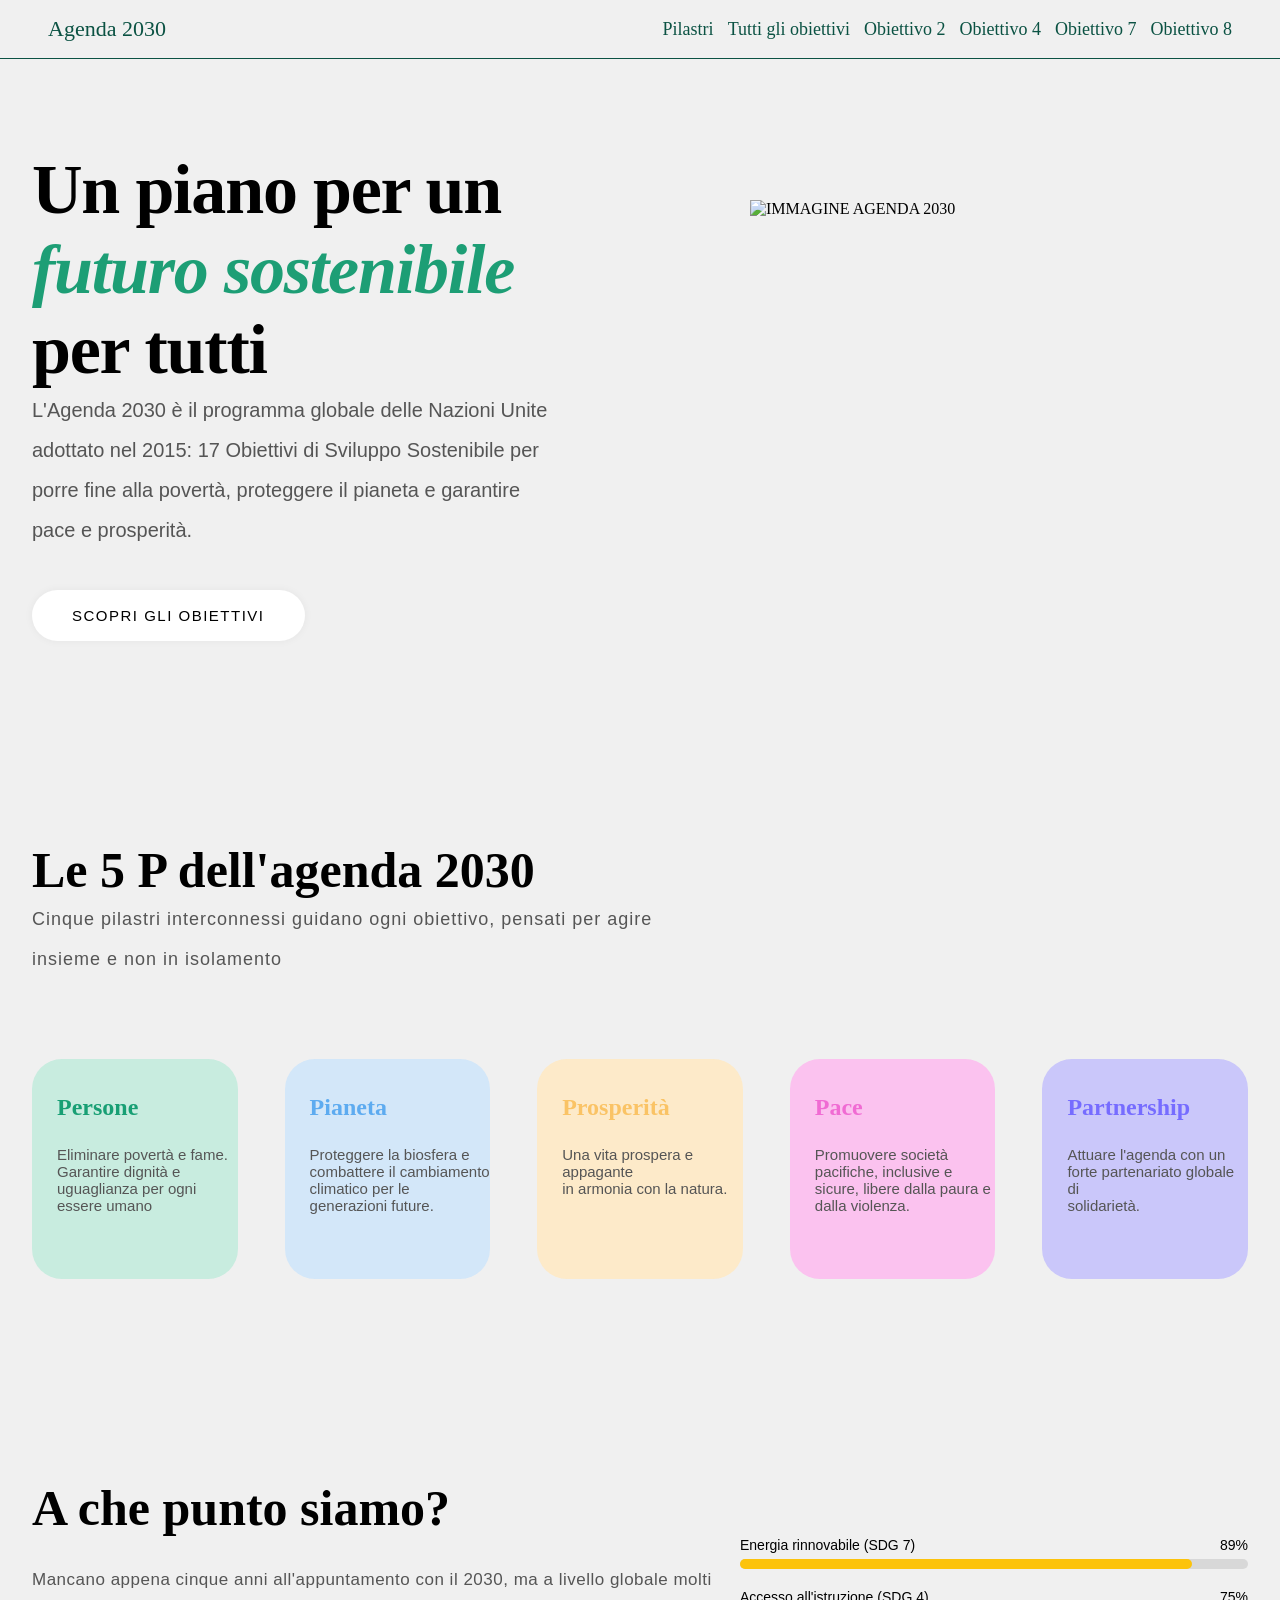
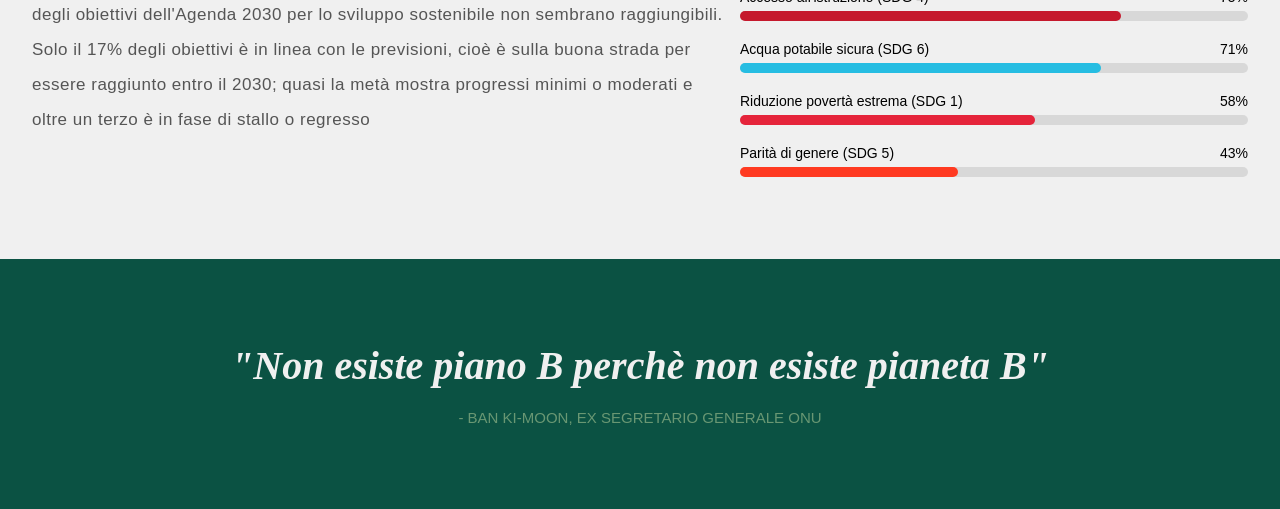
==== index.html @ 8855dde0 "Add files via upload" ====
<!DOCTYPE html>
<html lang="it">
  <head>
    <title>Agenda 2030</title>
    <link rel="stylesheet" href="stile.css" />
  </head>
  <body>
    <header>
      <!-- <img src="immagini/22-08-04_Agenda-2030.jpg" alt=""> -->
      <a href="#" class="header-logo">Agenda 2030</a>
      <div class="menu">
        <a href="#pilastri" class="header-opzioni">Pilastri</a>
        <a href="tutti gli obiettivi.html" class="header-opzioni">Tutti gli obiettivi</a>
        <a href="obiettivo2.html" class="header-opzioni">Obiettivo 2</a>
        <a href="obiettivo4.html" class="header-opzioni">Obiettivo 4</a>
        <a href="obiettivo7.html" class="header-opzioni">Obiettivo 7</a>
        <a href="obiettivo8.html" class="header-opzioni">Obiettivo 8</a>
      </div>
    </header>
    <div class="contenitore">
      <h1 >Un piano per un<br><span class="futuro-sostenibile">futuro sostenibile</span><br>per tutti</h1>
      <p class="p-iniziale">
        L'Agenda 2030 è il programma globale delle Nazioni Unite<br>adottato nel 2015: 17 Obiettivi 
        di Sviluppo Sostenibile per<br>porre fine alla povertà, 
        proteggere il pianeta e garantire<br>pace e prosperità.
      </p>
      <a href="tutti gli obiettivi.html"><button class="button-esplora">Scopri gli obiettivi</button></a>  
      <img src="immagini/17-obiettivi-agenda-2030-onu.jpg" alt="IMMAGINE AGENDA 2030" class="img-17obiettivi">  
      <h2 id="pilastri" class="titolo-5p">Le 5 P dell'agenda 2030</h2>
      <p class="p-5pilastri">Cinque pilastri interconnessi guidano ogni obiettivo, pensati per agire<br> insieme e non in isolamento</p>
      <div class="boxes">
        <div class="box1">
          <h3 class="h3-persone">Persone</h3>
          <p class="p-persone1">Eliminare povertà e fame. Garantire dignità e uguaglianza per ogni essere umano</p>
        </div>
        <div class="box2">
          <h3 class="h3-pianeta">Pianeta</h3>
          <p class="p-persone2">Proteggere la biosfera e combattere il cambiamento climatico per le generazioni future.</p>
        </div>
        <div class="box3">
          <h3 class="h3-prosperità">Prosperità</h3>
          <p class="p-persone3">Una vita prospera e appagante<br>in armonia con la natura.</p>
        </div>
        <div class="box4">
          <h3 class="h3-pace">Pace</h3>
          <p class="p-persone4">Promuovere società pacifiche, inclusive e sicure, libere dalla paura e dalla violenza.</p>
        </div>
        <div class="box5">
          <h3 class="h3-partnership">Partnership</h3>
          <p class="p-persone5">Attuare l'agenda con un forte partenariato globale di<br>solidarietà.</p>
        </div>
      </div>
      <h2 class="h2-che-punto-siamo">A che punto siamo?</h2>
      <div class="grid-che-punto-siamo">
        <p class="p-che-punto-siamo">
          Mancano appena cinque anni all'appuntamento con il 2030, ma a livello globale molti degli obiettivi dell'Agenda 2030
          per lo sviluppo sostenibile non sembrano raggiungibili.
          Solo il 17% degli obiettivi è in linea con le previsioni, cioè è sulla buona strada per essere raggiunto entro il 2030;
          quasi la metà mostra progressi minimi o moderati e oltre un terzo è in fase di stallo o regresso
        </p>
        <div class="contenitore-progress-bar">
          <div class="etichetta-progress-bar">
            <span>Energia rinnovabile (SDG 7)</span>
            <span>89%</span>
          </div>
          
          <div class="progress">
            <div class="progress-value1"></div>
          </div>
        </div>
        
        <div class="contenitore-progress-bar">
          <div class="etichetta-progress-bar">
            <span>Accesso all'istruzione (SDG 4)</span>
            <span>75%</span>
          </div>
          
          <div class="progress">
            <div class="progress-value2"></div>
          </div>
        </div>

        <div class="contenitore-progress-bar">
          <div class="etichetta-progress-bar">
            <span>Acqua potabile sicura (SDG 6)</span>
            <span>71%</span>
          </div>
          
          <div class="progress">
            <div class="progress-value3"></div>
          </div>
        </div>

        <div class="contenitore-progress-bar">
          <div class="etichetta-progress-bar">
            <span>Riduzione povertà estrema (SDG 1)</span>
            <span>58%</span>
          </div>
          
          <div class="progress">
            <div class="progress-value4"></div>
          </div>
        </div>

        <div class="contenitore-progress-bar">
          <div class="etichetta-progress-bar">
            <span>Parità di genere (SDG 5)</span>
            <span>43%</span>
          </div>
          
          <div class="progress">
            <div class="progress-value5"></div>
          </div>
        </div>
      </div>
          
      
    </div>
    <div class="contenitore-frase">
        <h2 class="h2-frase">
          "Non esiste piano B perchè non esiste pianeta B"
        </h2>
        <p class="p-frase">
          - BAN KI-MOON, EX SEGRETARIO GENERALE ONU
        </p>
      </div>
  </body>
</html>
---- stile.css ----
* {
  margin: 0;
  padding: 0;
  box-sizing: border-box;
}
html{
  scroll-behavior: smooth;
}
body{
  margin-top: 58px;
  background-color: #f0f0f0;
}
.contenitore{
  padding: 0 2rem;
}
header {
  position: fixed;
  top: 0;
  left: 0;
  right: 0;
  display: flex;
  justify-content: space-between;
  align-items: center;
  padding: 1rem 3rem;
  background-color:#f0f0f0;
  border-bottom: 1px solid #0b5243;
  z-index: 10;
}
.header-logo{
  color: #0b5243;
  text-decoration: none;
  font-size: 22px;
}
.header-opzioni{
  color: #0b5243;
  text-decoration: none;
  font-size: 18px;
}
#pilastri{
  scroll-margin-top: 140px;
}
.menu{
  display: flex;
  gap: 14px;
}
/* #region index*/

.button-esplora {
  margin-top: 40px;
  padding: 17px 40px;
  border-radius: 50px;
  cursor: pointer;
  border: 0;
  background-color: white;
  box-shadow: rgb(0 0 0 / 5%) 0 0 8px;
  letter-spacing: 1.5px;
  text-transform: uppercase;
  font-size: 15px;
  transition: all 0.5s ease;
}

.button-esplora:hover {
  letter-spacing: 3px;
  background-color: #1d9e75;
  color: hsl(0, 0%, 100%);
  box-shadow: #1d9e75 0px 7px 29px 0px;
}

.button-esplora:active {
  letter-spacing: 3px;
  background-color: #1d9e75;
  color: hsl(0, 0%, 100%);
  box-shadow: #1d9e75 0px 0px 0px 0px;
  transform: translateY(10px);
  transition: 100ms;
}

h1{
  margin-top: 150px;
  font-size: 70px;
  letter-spacing: -1.2px;
}
.futuro-sostenibile{
  color: #1d9e75;
  font-style: italic;
}
.p-iniziale{
  font-size: 20px;
  color: #555555;
  font-family: 'Inter', sans-serif;
  line-height: 40px;
}
.img-17obiettivi{
  width: 700px;
  height: auto;
  position: absolute;
  top: 200px;
  left: 750px;
  z-index: -10;
  border:none;
  
}
/* 5 PILASTRI */
.titolo-5p{
  font-size: 50px;
  margin-top: 200px;
}
/* BOX 1 */
.box1{
  background-color: #c8ecdf;
  height: 220px;
  width: 290px;
  border-radius:30px;
  display: flex;
  flex-direction: column;
  transition: transform 0.2s;
}
.box1:hover{
  transform: scale(1.05);
}
.h3-persone{
  margin: 0; 
  font-family: serif; 
  font-size: 24px;
  color:#189f74;
  margin-left: 25px;
  margin-top: 35px;
}
.p-persone1{
  margin:0;
  margin-left: 25px;
  margin-top: 25px;
  font-size: 15px;
  color: #555555;
  font-family: 'Inter', sans-serif;
}
/* BOX 2 */
.box2{
  background-color: #d3e7f9;
  color: white;
  height: 220px;
  width: 290px; 
  border-radius:30px;
  display: flex;
  flex-direction: column;
  transition: transform 0.2s;
}
.box2:hover{
  transform: scale(1.05);
}
.h3-pianeta{
  margin: 0; 
  font-family: serif; 
  font-size: 24px;
  margin-left: 25px;
  margin-top: 35px;
  color:#5dabf0
}
.p-persone2{
  margin:0;
  margin-left: 25px;
  margin-top: 25px;
  font-size: 15px;
  color: #555555;
  font-family: 'Inter', sans-serif;
}
/* BOX 3 */
.box3{
  background-color: #fdeac9;
  height: 220px;
  width: 290px;
  border-radius:30px;
  display: flex;
  flex-direction: column;
  transition: transform 0.2s;
}
.box3:hover{
  transform: scale(1.05);
}
.h3-prosperità{
  margin: 0; 
  font-family: serif; 
  font-size: 24px;
  margin-left: 25px;
  margin-top: 35px;
  color: #fac365;
}
.p-persone3{
  margin:0;
  margin-left: 25px;
  margin-top: 25px;
  font-size: 15px;
  color: #555555;
  font-family: 'Inter', sans-serif;
}
/* BOX 4 */
.box4{
  background-color:#fbc2ef ;
  height: 220px;
  width: 290px;
  border-radius:30px;
  display: flex;
  flex-direction: column;
  transition: transform 0.2s;
}
.box4:hover{
  transform: scale(1.05);
}
.h3-pace{
  margin: 0; 
  font-family: serif; 
  font-size: 24px;
  margin-left: 25px;
  margin-top: 35px;
  color:#f06bd3 ;
}
.p-persone4{
  margin:0;
  margin-left: 25px;
  margin-top: 25px;
  font-size: 15px;
  color: #555555;
  font-family: 'Inter', sans-serif;
}
/* BOX 5 */
.box5{
  background-color: #cac7fa;
  height: 220px;
  width: 290px;
  border-radius:30px;
  display: flex;
  flex-direction: column;
  transition: transform 0.2s;
}
.box5:hover{
  transform: scale(1.05);
}
.h3-partnership{
  margin: 0; 
  font-family: serif; 
  font-size: 24px;
  margin-left: 25px;
  margin-top: 35px;
  color:#766cff;
}
.p-persone5{
  margin:0;
  margin-left: 25px;
  margin-top: 25px;
  font-size: 15px;
  color: #555555;
  font-family: 'Inter', sans-serif;
}

.boxes {
  display: flex;
  justify-content: center;
  align-items: center;
  gap: 47px;
  margin-top: 80px;
}
.p-5pilastri{
  font-size: 18px;
  color: #555555;
  font-family: 'Inter', sans-serif;
  line-height: 40px;
  letter-spacing: 1px;
}
.h2-che-punto-siamo{
  font-size:50px;
  margin-top: 200px;
}
.grid-che-punto-siamo{
  display: grid;
  grid-template-columns: repeat(2, 1fr);
  grid-template-rows: repeat(5, 1fr);
  gap: 8px;
  align-content: space-between;

}
.p-che-punto-siamo{
  margin-top: 25px;
  width: 700px;
  font-size: 17px;
  color: #555555;
  font-family: 'Inter', sans-serif;
  line-height: 35px;
  letter-spacing: 0.5px;
  grid-column: 1;
  grid-row: 1 / 5;

}
.contenitore-progress-bar{
  grid-column: 2;
  display: flex;
  flex-direction: column;
  align-content: end;
}
.etichetta-progress-bar{
  display: flex;
  justify-content: space-between;
  font-size: 14px;
  font-family: 'Inter', sans-serif;
}

.progress {
  margin-top: 6px;
  background: rgba(0, 0, 0, 0.1);
  justify-content: flex-start;
  border-radius: 100px;
  align-items: center;
  position: relative;
  /* padding: 0 5px; */
  display: flex;
  height: 10px;
  width: 100%;
}

.progress-value1 {
  animation: load1 3s normal forwards;
  box-shadow: 0 10px 40px -10px #fcc30b;
  border-radius: 100px;
  background: #fcc30b;
  height: 10px;
  width: 0;
}

@keyframes load1 {
  0% { width: 0; }
  100% { width: 89%; }
}

.progress-value2 {
  animation: load2 3s normal forwards;
  box-shadow: 0 10px 40px -10px #c5192d;
  border-radius: 100px;
  background: #c5192d;
  height: 10px;
  width: 0;
}

@keyframes load2 {
  0% { width: 0; }
  100% { width: 75%; }
}

.progress-value3 {
  animation: load3 3s normal forwards;
  box-shadow: 0 10px 40px -10px #26bde2;
  border-radius: 100px;
  background: #26bde2;
  height: 10px;
  width: 0;
}

@keyframes load3 {
  0% { width: 0; }
  100% { width: 71%; }
}

.progress-value4 {
  animation: load4 3s normal forwards;
  box-shadow: 0 10px 40px -10px #e5243b;
  border-radius: 100px;
  background: #e5243b;
  height: 10px;
  width: 0;
}

@keyframes load4 {
  0% { width: 0; }
  100% { width: 58%; }
}

.progress-value5 {
  animation: load5 3s normal forwards;
  box-shadow: 0 10px 40px -10px #ff3a21;
  border-radius: 100px;
  background: #ff3a21;
  height: 10px;
  width: 0;
}

@keyframes load5 {
  0% { width: 0; }
  100% { width: 43%; }
}

.contenitore-frase{
  display: flex;
  flex-direction: column;
  justify-content: center;
  align-items: center;
  height: 250px;
  width: 100%;
  background-color: #0b5243;
  margin-top: 70px;
  gap: 20px;
}
.h2-frase{
  font-size: 40px;
  color: #f0f0f0;
  font-style: italic;
}
.p-frase{
  font-size: 15px;
  font-family: 'Inter', sans-serif;
  color:#699773
}
/* #endregion index */



/* #region paginaTuttiObiettivi */

.contenitore-iniziale-obiettivi{
  display: flex;
  justify-content: center;
  align-items: center;
  flex-direction: column;
}
.box-nazioniunite{
  width: 280px;
  height: 40px;
  margin: 0 auto;
  transform: translateY(50px);
  border: 1px solid;
  border-color: #0b5243;
  color: #0b5243;
  border-radius: 20px;
  padding: 0.55rem 1.7rem;
  font-family: 'Inter', sans-serif;
  font-size: 15px;
}
.titolo-obiettivi{
  text-align: center;
  transform: translateY(90px);
  font-size: 55px;
}
.immagine-albero{
  display: block;
  margin: 0 auto;
  width: 500px;
  margin-top: 130px;
}
/* card dei 17 obiettivi */
.contenitore-grid-obiettivi{
  display: grid;
  grid-template-columns: repeat(4, 1fr);
  grid-template-rows: repeat(5, 1fr);
  gap: 20px;
  margin-top: 100px;
  width: 100%;
  height: auto;
  margin-left: auto;
  margin-right: auto; 
  align-items: center;
  justify-content: center;
}

.card {
  width: auto;
  height: 350px;
  perspective: 1000px;
}

.card-inner {
  width: 100%;
  height: 100%;
  position: relative;
  transform-style: preserve-3d;
  transition: transform 0.999s;
}

.card:hover .card-inner {
  transform: rotateY(180deg);
}

.numero-card{
  font-size: 50px;
}
.card-front1,
.card-back1 {
  position: absolute;
  width: 100%;
  height: 100%;
  backface-visibility: hidden;
}

.card-front1{
  background-color: #e5233d;
  color: #fff;
  display: flex;
  align-items: center;
  border: 10px solid #e5233d;
  border-radius: 10px;
  justify-content: center;
  font-size: 24px;
  transform: rotateY(0deg);
  flex-direction: column ;
  font-family: 'Montserrat', sans-serif;
  font-weight: 800;
  letter-spacing: 1px;
}

.card-back1 {
  background-color: #F08A5D;
  color: #fff;
  display: flex;
  align-items: center;
  border: 10px solid #F08A5D;
  border-radius: 10px;
  justify-content: center;
  font-size: 20px;
  transform: rotateY(180deg);
  font-family: 'Inter', sans-serif;
  line-height: 1.8;
}

.card-front2,
.card-back2 {
  position: absolute;
  width: 100%;
  height: 100%;
  backface-visibility: hidden;
}

.card-front2{
  background-color: #dca838;
  color: #fff;
  display: flex;
  align-items: center;
  border: 10px solid #dca838;
  border-radius: 10px;
  justify-content: center;
  font-size: 24px;
  transform: rotateY(0deg);
  flex-direction: column ;
  font-family: 'Montserrat', sans-serif;
  font-weight: 800;
  letter-spacing: 1px;
}

.card-back2 {
  background-color: #dca838;
  color: #fff;
  display: flex;
  align-items: center;
  border: 10px solid #dca838;
  border-radius: 10px;
  justify-content: center;
  font-size: 20px;
  transform: rotateY(180deg);
  font-family: 'Inter', sans-serif;
  line-height: 1.8;
}

.card-front3,
.card-back3 {
  position: absolute;
  width: 100%;
  height: 100%;
  backface-visibility: hidden;
}

.card-front3{
  background-color: #4ca146;
  color: #fff;
  display: flex;
  align-items: center;
  border: 10px solid #4ca146;
  border-radius: 10px;
  justify-content: center;
  font-size: 24px;
  transform: rotateY(0deg);
  flex-direction: column ;
  font-family: 'Montserrat', sans-serif;
  font-weight: 800;
  letter-spacing: 1px;
}

.card-back3 {
  background-color: #4ca146;
  color: #fff;
  display: flex;
  align-items: center;
  border: 10px solid #4ca146;
  border-radius: 10px;
  justify-content: center;
  font-size: 20px;
  transform: rotateY(180deg);
  font-family: 'Inter', sans-serif;
  line-height: 1.8;
}

.card-front4,
.card-back4 {
  position: absolute;
  width: 100%;
  height: 100%;
  backface-visibility: hidden;
}

.card-front4{
  background-color: #c7212f;
  color: #fff;
  display: flex;
  align-items: center;
  border: 10px solid #c7212f;
  border-radius: 10px;
  justify-content: center;
  font-size: 24px;
  transform: rotateY(0deg);
  flex-direction: column ;
  font-family: 'Montserrat', sans-serif;
  font-weight: 800;
  letter-spacing: 1px;
}

.card-back4 {
  background-color: #c7212f;
  color: #fff;
  display: flex;
  align-items: center;
  border: 10px solid #c7212f;
  border-radius: 10px;
  justify-content: center;
  font-size: 20px;
  transform: rotateY(180deg);
  font-family: 'Inter', sans-serif;
  line-height: 1.8;
}

.card-front5,
.card-back5 {
  position: absolute;
  width: 100%;
  height: 100%;
  backface-visibility: hidden;
}

.card-front5{
  background-color: #ed402f;
  color: #fff;
  display: flex;
  align-items: center;
  border: 10px solid #ed402f;
  border-radius: 10px;
  justify-content: center;
  font-size: 24px;
  transform: rotateY(0deg);
  flex-direction: column ;
  font-family: 'Montserrat', sans-serif;
  font-weight: 800;
  letter-spacing: 1px;
}

.card-back5 {
  background-color: #ed402f;
  color: #fff;
  display: flex;
  align-items: center;
  border: 10px solid #ed402f;
  border-radius: 10px;
  justify-content: center;
  font-size: 20px;
  transform: rotateY(180deg);
  font-family: 'Inter', sans-serif;
  line-height: 1.8;
}

.card-front6,
.card-back6 {
  position: absolute;
  width: 100%;
  height: 100%;
  backface-visibility: hidden;
}

.card-front6{
  background-color: #28c0e7;
  color: #fff;
  display: flex;
  align-items: center;
  border: 10px solid #28c0e7;
  border-radius: 10px;
  justify-content: center;
  font-size: 24px;
  transform: rotateY(0deg);
  flex-direction: column ;
  font-family: 'Montserrat', sans-serif;
  font-weight: 800;
  letter-spacing: 1px;
}

.card-back6 {
  background-color: #28c0e7;
  color: #fff;
  display: flex;
  align-items: center;
  border: 10px solid #28c0e7;
  border-radius: 10px;
  justify-content: center;
  font-size: 20px;
  transform: rotateY(180deg);
  font-family: 'Inter', sans-serif;
  line-height: 1.8;
}

.card-front7,
.card-back7 {
  position: absolute;
  width: 100%;
  height: 100%;
  backface-visibility: hidden;
}

.card-front7{
  background-color: #fcc314;
  color: #fff;
  display: flex;
  align-items: center;
  border: 10px solid #fcc314;
  border-radius: 10px;
  justify-content: center;
  font-size: 24px;
  transform: rotateY(0deg);
  flex-direction: column ;
  font-family: 'Montserrat', sans-serif;
  font-weight: 800;
  letter-spacing: 1px;
}

.card-back7 {
  background-color: #fcc314;
  color: #fff;
  display: flex;
  align-items: center;
  border: 10px solid #fcc314;
  border-radius: 10px;
  justify-content: center;
  font-size: 20px;
  transform: rotateY(180deg);
  font-family: 'Inter', sans-serif;
  line-height: 1.8;
}

.card-front8,
.card-back8 {
  position: absolute;
  width: 100%;
  height: 100%;
  backface-visibility: hidden;
}

.card-front8{
  background-color: #a51d45;
  color: #fff;
  display: flex;
  align-items: center;
  border: 10px solid #a51d45;
  border-radius: 10px;
  justify-content: center;
  font-size: 24px;
  transform: rotateY(0deg);
  flex-direction: column ;
  font-family: 'Montserrat', sans-serif;
  font-weight: 800;
  letter-spacing: 1px;
}

.card-back8 {
  background-color: #a51d45;
  color: #fff;
  display: flex;
  align-items: center;
  border: 10px solid #a51d45;
  border-radius: 10px;
  justify-content: center;
  font-size: 20px;
  transform: rotateY(180deg);
  font-family: 'Inter', sans-serif;
  line-height: 1.8;
}

.card-front9,
.card-back9 {
  position: absolute;
  width: 100%;
  height: 100%;
  backface-visibility: hidden;
}

.card-front9{
  background-color: #f26a2e;
  color: #fff;
  display: flex;
  align-items: center;
  border: 10px solid #f26a2e;
  border-radius: 10px;
  justify-content: center;
  font-size: 24px;
  transform: rotateY(0deg);
  flex-direction: column ;
  font-family: 'Montserrat', sans-serif;
  font-weight: 800;
  letter-spacing: 1px;
}

.card-back9 {
  background-color: #f26a2e;
  color: #fff;
  display: flex;
  align-items: center;
  border: 10px solid #f26a2e;
  border-radius: 10px;
  justify-content: center;
  font-size: 20px;
  transform: rotateY(180deg);
  font-family: 'Inter', sans-serif;
  line-height: 1.8;
}

.card-front10,
.card-back10 {
  position: absolute;
  width: 100%;
  height: 100%;
  backface-visibility: hidden;
}

.card-front10{
  background-color: #e11584;
  color: #fff;
  display: flex;
  align-items: center;
  border: 10px solid #e11584;
  border-radius: 10px;
  justify-content: center;
  font-size: 24px;
  transform: rotateY(0deg);
  flex-direction: column ;
  font-family: 'Montserrat', sans-serif;
  font-weight: 800;
  letter-spacing: 1px;
}

.card-back10 {
  background-color: #e11584;
  color: #fff;
  display: flex;
  align-items: center;
  border: 10px solid #e11584;
  border-radius: 10px;
  justify-content: center;
  font-size: 20px;
  transform: rotateY(180deg);
  font-family: 'Inter', sans-serif;
  line-height: 1.8;
}

.card-front11,
.card-back11 {
  position: absolute;
  width: 100%;
  height: 100%;
  backface-visibility: hidden;
}

.card-front11{
  background-color: #f89c2b;
  color: #fff;
  display: flex;
  align-items: center;
  border: 10px solid #f89c2b;
  border-radius: 10px;
  justify-content: center;
  font-size: 24px;
  transform: rotateY(0deg);
  flex-direction: column ;
  font-family: 'Montserrat', sans-serif;
  font-weight: 800;
  letter-spacing: 1px;
}

.card-back11 {
  background-color: #f89c2b;
  color: #fff;
  display: flex;
  align-items: center;
  border: 10px solid #f89c2b;
  border-radius: 10px;
  justify-content: center;
  font-size: 20px;
  transform: rotateY(180deg);
  font-family: 'Inter', sans-serif;
  line-height: 1.8;
}

.card-front12,
.card-back12 {
  position: absolute;
  width: 100%;
  height: 100%;
  backface-visibility: hidden;
}

.card-front12{
  background-color: #bf8d2c;
  color: #fff;
  display: flex;
  align-items: center;
  border: 10px solid #bf8d2c;
  border-radius: 10px;
  justify-content: center;
  font-size: 24px;
  transform: rotateY(0deg);
  flex-direction: column ;
  font-family: 'Montserrat', sans-serif;
  font-weight: 800;
  letter-spacing: 1px;
}

.card-back12 {
  background-color: #bf8d2c;
  color: #fff;
  display: flex;
  align-items: center;
  border: 10px solid #bf8d2c;
  border-radius: 10px;
  justify-content: center;
  font-size: 20px;
  transform: rotateY(180deg);
  font-family: 'Inter', sans-serif;
  line-height: 1.8;
}

.card-front13,
.card-back13 {
  position: absolute;
  width: 100%;
  height: 100%;
  backface-visibility: hidden;
}

.card-front13{
  background-color: #407f46;
  color: #fff;
  display: flex;
  align-items: center;
  border: 10px solid #407f46;
  border-radius: 10px;
  justify-content: center;
  font-size: 24px;
  transform: rotateY(0deg);
  flex-direction: column ;
  font-family: 'Montserrat', sans-serif;
  font-weight: 800;
  letter-spacing: 1px;
}

.card-back13 {
  background-color: #407f46;
  color: #fff;
  display: flex;
  align-items: center;
  border: 10px solid #407f46;
  border-radius: 10px;
  justify-content: center;
  font-size: 20px;
  transform: rotateY(180deg);
  font-family: 'Inter', sans-serif;
  line-height: 1.8;
}

.card-front14,
.card-back14 {
  position: absolute;
  width: 100%;
  height: 100%;
  backface-visibility: hidden;
}

.card-front14{
  background-color: #1e95d5;
  color: #fff;
  display: flex;
  align-items: center;
  border: 10px solid #1e95d5;
  border-radius: 10px;
  justify-content: center;
  font-size: 24px;
  transform: rotateY(0deg);
  flex-direction: column ;
  font-family: 'Montserrat', sans-serif;
  font-weight: 800;
  letter-spacing: 1px;
}

.card-back14{
  background-color: #1e95d5;
  color: #fff;
  display: flex;
  align-items: center;
  border: 10px solid #1e95d5;
  border-radius: 10px;
  justify-content: center;
  font-size: 20px;
  transform: rotateY(180deg);
  font-family: 'Inter', sans-serif;
  line-height: 1.8;
}

.card-front15,
.card-back15 {
  position: absolute;
  width: 100%;
  height: 100%;
  backface-visibility: hidden;
}

.card-front15{
  background-color: #5abb48;
  color: #fff;
  display: flex;
  align-items: center;
  border: 10px solid #5abb48;
  border-radius: 10px;
  justify-content: center;
  font-size: 24px;
  transform: rotateY(0deg);
  flex-direction: column ;
  font-family: 'Montserrat', sans-serif;
  font-weight: 800;
  letter-spacing: 1px;
}

.card-back15 {
  background-color: #5abb48;
  color: #fff;
  display: flex;
  align-items: center;
  border: 10px solid #5abb48;
  border-radius: 10px;
  justify-content: center;
  font-size: 20px;
  transform: rotateY(180deg);
  font-family: 'Inter', sans-serif;
  line-height: 1.8;
}

.card-front16,
.card-back16 {
  position: absolute;
  width: 100%;
  height: 100%;
  backface-visibility: hidden;
}

.card-front16{
  background-color: #136a9f;
  color: #fff;
  display: flex;
  align-items: center;
  border: 10px solid #136a9f;
  border-radius: 10px;
  justify-content: center;
  font-size: 24px;
  transform: rotateY(0deg);
  flex-direction: column ;
  font-family: 'Montserrat', sans-serif;
  font-weight: 800;
  letter-spacing: 1px;
}

.card-back16 {
  background-color: #136a9f;
  color: #fff;
  display: flex;
  align-items: center;
  border: 10px solid #136a9f;
  border-radius: 10px;
  justify-content: center;
  font-size: 20px;
  transform: rotateY(180deg);
  font-family: 'Inter', sans-serif;
  line-height: 1.8;
}

.card-front17,
.card-back17 {
  position: absolute;
  width: 100%;
  height: 100%;
  backface-visibility: hidden;
}

.card-front17{
  background-color: #144a6c;
  color: #fff;
  display: flex;
  align-items: center;
  border: 10px solid #144a6c;
  border-radius: 10px;
  justify-content: center;
  font-size: 24px;
  transform: rotateY(0deg);
  flex-direction: column ;
  font-family: 'Montserrat', sans-serif;
  font-weight: 800;
  letter-spacing: 1px;
}

.card-back17 {
  background-color: #144a6c;
  color: #fff;
  display: flex;
  align-items: center;
  border: 10px solid #144a6c;
  border-radius: 10px;
  justify-content: center;
  font-size: 20px;
  transform: rotateY(180deg);
  font-family: 'Inter', sans-serif;
  line-height: 1.8;
}
/* #endregion paginaTuttiObiettivi */


/* #region paginaobiettivo4 */
.contenitore-iniziale-obiettivo4{
  width: 100%;
  height: 400px;
  background-color: #c7212f;
  display: flex;
  align-items: center;
  gap: 40px;
}
.contenitore-titolo-obiettivo4{
  display: flex;
  flex-direction: column;
  
  gap: 20px;
  margin-bottom: 70px;
  
}

.box-sdg4{
  width: 280px;
  height: 40px;
  color: white;
  border-radius: 20px;
  font-family: 'Inter', sans-serif;
  font-size: 15px;
  background-color: #d14757;
  display: flex;
  justify-content: center;
  align-items: center;
}

.numero-obiettivi{
  font-size: 160px;
  color: #d14757;
  margin-left: 2rem;
}

.h2-obiettivo4{
  font-size: 50px;
  color: white;
}

.p-titolo-obiettivo4{
  font-size: 17px;
  color: #df9ba3;
  font-family: 'Inter', sans-serif;

}

.h3-obiettivo4{
  margin-top: 100px;
  font-size: 50px;
  margin-bottom: 40px;
}
.p-cosè-obiettivo4{
  font-size: 18px;
  color: #555555;
  font-family: 'Inter', sans-serif;
  line-height: 40px;
}
.contenitore-cosè-obiettivo4{
  display: flex;
  align-content: center;
  gap: 100px;
}
.immagine-obiettivo{
  width: 500px;
  height: auto;
  transform:translateY(-100px); 
}

.h3-target{
  font-size: 50px;
}
.p-target{
  font-size: 18px;
  color: #555555;
  font-family: 'Inter', sans-serif;
  transform: translateY(40px);
}
/* contenitore che contiene tutti i box dei target */
.contenitore-box-target{
  display: grid;
  grid-template-columns: repeat(3, 1fr);
  grid-template-rows: repeat(4, 1fr);
  gap: 70px;  
  transform: translateY(90px);
  justify-content: space-between;
}

/* stile dei vari box */

.box-target-riga1:hover, 
.box-target-riga2:hover, 
.box-target-riga3:hover, 
.box-target-riga4:hover{
  transform: scale(1.05);
}

.box-target-riga1 {
  grid-row-start: 1;
  background-color: #f0f0f0;
  height: 220px;
  width: auto;
  border-top-right-radius: 30px;
  border-bottom-right-radius: 30px;
  
  display: flex;
  flex-direction: row;
  transition: transform 0.2s;
  box-shadow: 2px 2px 2px rgba(0, 0, 0, 0.2);
}

.box-target-riga2 {
  grid-row-start: 2;
  background-color: #f0f0f0;
  height: 220px;
  width: auto;
  border-top-right-radius: 30px;
  border-bottom-right-radius: 30px;
  
  display: flex;
  flex-direction: row;
  transition: transform 0.2s;
  box-shadow: 2px 2px 2px rgba(0, 0, 0, 0.2);
}
.box-target-riga3 {
  grid-row-start: 3;
  background-color: #f0f0f0;
  height: 220px;
  width: auto;
  border-top-right-radius: 30px;
  border-bottom-right-radius: 30px;
  
  display: flex;
  flex-direction: row;
  transition: transform 0.2s;
  box-shadow: 2px 2px 2px rgba(0, 0, 0, 0.2);
}

.box-target-riga4 {
  grid-row-start: 4;
  background-color: #f0f0f0;
  height: 220px;
  width: auto;
  border-top-right-radius: 30px;
  border-bottom-right-radius: 30px;
  
  display: flex;
  flex-direction: row;
  transition: transform 0.2s;
  box-shadow: 2px 2px 2px rgba(0, 0, 0, 0.2);
}
.barra-rossa{
  height: 100%;
  width: 2%;
  background-color: #c7212f;
}

.contenitore-scritta-box-obiettivi{
  display: flex;
  flex-direction: column;
  margin-top: 7%;
  gap: 7%;
  padding: 0 2rem;
}
.h4-target{
  font-family: 'Inter', sans-serif;
  font-size: 14px;
  color: #c7212f;
  font-weight: 300;
}
.p-box-obiettivi{
  font-family: 'Inter', sans-serif;
  font-size: 17px;
  color: #555555;
  line-height: 25px;
}

 
/* #endregion paginaobiettivo4 */
DA FINIRE ; 

/* #region paginaobiettivo8 */

.contenitore-iniziale-obiettivo8{
  width: 100%;
  height: 400px;
  background-color: #A21942;
  display: flex;
  align-items: center;
  gap: 40px;
}
.contenitore-titolo-obiettivo4{
  display: flex;
  flex-direction: column;
  
  gap: 20px;
  margin-bottom: 70px;
  
}

.box-sdg4{
  width: 280px;
  height: 40px;
  color: white;
  border-radius: 20px;
  font-family: 'Inter', sans-serif;
  font-size: 15px;
  background-color: #d14757;
  display: flex;
  justify-content: center;
  align-items: center;
}

.numero-obiettivi{
  font-size: 160px;
  color: #d14757;
  margin-left: 2rem;
}

.h2-obiettivo4{
  font-size: 50px;
  color: white;
}

.p-titolo-obiettivo4{
  font-size: 17px;
  color: #df9ba3;
  font-family: 'Inter', sans-serif;

}

.h3-obiettivo4{
  margin-top: 100px;
  font-size: 50px;
  margin-bottom: 40px;
}
.p-cosè-obiettivo4{
  font-size: 18px;
  color: #555555;
  font-family: 'Inter', sans-serif;
  line-height: 40px;
}
.contenitore-cosè-obiettivo4{
  display: flex;
  align-content: center;
  gap: 100px;
}
.immagine-obiettivo{
  width: 500px;
  height: auto;
  transform:translateY(-100px); 
}
.contenitore-target{
  
}
/* #endregion paginaobiettivo8 */

/* #region paginaobiettivo2 */
.contenitore-iniziale-obiettivo2{
  width: 100%;
  height: 400px;
  background-color: #dea73a;
  display: flex;
  align-items: center;
  gap: 40px;
}
.contenitore-titolo-obiettivo2{
  display: flex;
  flex-direction: column;
  
  gap: 20px;
  margin-bottom: 70px;
  
}

.box-sdg2{
  width: 280px;
  height: 40px;
  color: white;
  border-radius: 20px;
  font-family: 'Inter', sans-serif;
  font-size: 15px;
  background-color: #ebce96;
  display: flex;
  justify-content: center;
  align-items: center;
}

.numero-obiettivi2{
  font-size: 160px;
  color: #ebce96 ;
  margin-left: 2rem;
}

.h2-obiettivo2{
  font-size: 50px;
  color: white;
}

.p-titolo-obiettivo2{
  font-size: 17px;
  color: #ebce96;
  font-family: 'Inter', sans-serif;

}

.h3-obiettivo2{
  margin-top: 100px;
  font-size: 50px;
  margin-bottom: 40px;
}
.p-cosè-obiettivo2{
  font-size: 18px;
  color: #555555;
  font-family: 'Inter', sans-serif;
  line-height: 40px;
}
.contenitore-cosè-obiettivo2{
  display: flex;
  align-content: center;
  gap: 100px;
}
.immagine-obiettivo{
  width: 500px;
  height: auto;
  transform:translateY(-100px); 
}

.h3-target{
  font-size: 50px;
}
.p-target{
  font-size: 18px;
  color: #555555;
  font-family: 'Inter', sans-serif;
  transform: translateY(40px);
}
/* contenitore che contiene tutti i box dei target */
.contenitore-box-target{
  display: grid;
  grid-template-columns: repeat(3, 1fr);
  grid-template-rows: repeat(4, 1fr);
  gap: 70px;  
  transform: translateY(90px);
  justify-content: space-between;
}

/* stile dei vari box */

.box-target-riga1:hover, 
.box-target-riga2:hover, 
.box-target-riga3:hover, 
.box-target-riga4:hover{
  transform: scale(1.05);
}

.box-target-riga1 {
  grid-row-start: 1;
  background-color: #f0f0f0;
  height: 220px;
  width: auto;
  border-top-right-radius: 30px;
  border-bottom-right-radius: 30px;
  
  display: flex;
  flex-direction: row;
  transition: transform 0.2s;
  box-shadow: 2px 2px 2px rgba(0, 0, 0, 0.2);
}

.box-target-riga2 {
  grid-row-start: 2;
  background-color: #f0f0f0;
  height: 220px;
  width: auto;
  border-top-right-radius: 30px;
  border-bottom-right-radius: 30px;
  
  display: flex;
  flex-direction: row;
  transition: transform 0.2s;
  box-shadow: 2px 2px 2px rgba(0, 0, 0, 0.2);
}
.box-target-riga3 {
  grid-row-start: 3;
  background-color: #f0f0f0;
  height: 220px;
  width: auto;
  border-top-right-radius: 30px;
  border-bottom-right-radius: 30px;
  
  display: flex;
  flex-direction: row;
  transition: transform 0.2s;
  box-shadow: 2px 2px 2px rgba(0, 0, 0, 0.2);
}

.box-target-riga4 {
  grid-row-start: 4;
  background-color: #f0f0f0;
  height: 220px;
  width: auto;
  border-top-right-radius: 30px;
  border-bottom-right-radius: 30px;
  
  display: flex;
  flex-direction: row;
  transition: transform 0.2s;
  box-shadow: 2px 2px 2px rgba(0, 0, 0, 0.2);
}
.barra-gialla-obiettivo2{
  height: 100%;
  width: 2%;
  background-color: #dea73a;
}

.contenitore-scritta-box-obiettivi{
  display: flex;
  flex-direction: column;
  margin-top: 7%;
  gap: 7%;
  padding: 0 2rem;
}
.h4-target-obiettivo2{
  font-family: 'Inter', sans-serif;
  font-size: 14px;
  color: #dea73a;
  font-weight: 300;
}
.p-box-obiettivi{
  font-family: 'Inter', sans-serif;
  font-size: 17px;
  color: #555555;
  line-height: 25px;
}


/* #endregion paginaobiettivo2 */

/* #region paginaobiettivo7  */
.contenitore-iniziale-obiettivo7{
  width: 100%;
  height: 400px;
  background-color: #fbc315;
  display: flex;
  align-items: center;
  gap: 40px;
}
.contenitore-titolo-obiettivo7{
  display: flex;
  flex-direction: column;
  
  gap: 20px;
  margin-bottom: 70px;
  
}

.box-sdg7{
  width: 280px;
  height: 40px;
  color: white;
  border-radius: 20px;
  font-family: 'Inter', sans-serif;
  font-size: 15px;
  background-color: #ffe082;
  display: flex;
  justify-content: center;
  align-items: center; 
}

.numero-obiettivi7{
  font-size: 160px;
  color:  #ffe082 ;
  margin-left: 2rem;
}

.h2-obiettivo7{
  font-size: 50px;
  color: white;
}

.p-titolo-obiettivo7{
  font-size: 17px;
  color: #f0f0f0 ;
  font-family: 'Inter', sans-serif;

}

.h3-obiettivo7{
  margin-top: 100px;
  font-size: 50px;
  margin-bottom: 40px;
}
.p-cosè-obiettivo7{
  font-size: 18px;
  color: #555555;
  font-family: 'Inter', sans-serif;
  line-height: 40px;
}
.contenitore-cosè-obiettivo7{
  display: flex;
  align-content: center;
  gap: 100px;
}
.immagine-obiettivo{
  width: 500px;
  height: auto;
  transform:translateY(-100px); 
}

.h3-target{
  font-size: 50px;
}
.p-target{
  font-size: 18px;
  color: #555555;
  font-family: 'Inter', sans-serif;
  transform: translateY(40px);
}
/* contenitore che contiene tutti i box dei target */
.contenitore-box-target{
  display: grid;
  grid-template-columns: repeat(3, 1fr);
  grid-template-rows: repeat(4, 1fr);
  gap: 70px;  
  transform: translateY(90px);
  justify-content: space-between;
}

/* stile dei vari box */

.box-target-riga1:hover, 
.box-target-riga2:hover, 
.box-target-riga3:hover, 
.box-target-riga4:hover{
  transform: scale(1.05);
}

.box-target-riga1 {
  grid-row-start: 1;
  background-color: #f0f0f0;
  height: 220px;
  width: auto;
  border-top-right-radius: 30px;
  border-bottom-right-radius: 30px;
  
  display: flex;
  flex-direction: row;
  transition: transform 0.2s;
  box-shadow: 2px 2px 2px rgba(0, 0, 0, 0.2);
}

.box-target-riga2 {
  grid-row-start: 2;
  background-color: #f0f0f0;
  height: 220px;
  width: auto;
  border-top-right-radius: 30px;
  border-bottom-right-radius: 30px;
  
  display: flex;
  flex-direction: row;
  transition: transform 0.2s;
  box-shadow: 2px 2px 2px rgba(0, 0, 0, 0.2);
}
.box-target-riga3 {
  grid-row-start: 3;
  background-color: #f0f0f0;
  height: 220px;
  width: auto;
  border-top-right-radius: 30px;
  border-bottom-right-radius: 30px;
  
  display: flex;
  flex-direction: row;
  transition: transform 0.2s;
  box-shadow: 2px 2px 2px rgba(0, 0, 0, 0.2);
}

.box-target-riga4 {
  grid-row-start: 4;
  background-color: #f0f0f0;
  height: 220px;
  width: auto;
  border-top-right-radius: 30px;
  border-bottom-right-radius: 30px;
  
  display: flex;
  flex-direction: row;
  transition: transform 0.2s;
  box-shadow: 2px 2px 2px rgba(0, 0, 0, 0.2);
}
.barra-gialla-obiettivo2{
  height: 100%;
  width: 2%;
  background-color: #fbc315;
}

.contenitore-scritta-box-obiettivi{
  display: flex;
  flex-direction: column;
  margin-top: 7%;
  gap: 7%;
  padding: 0 2rem;
}
.h4-target-obiettivo7{
  font-family: 'Inter', sans-serif;
  font-size: 14px;
  color: #dea73a;
  font-weight: 300;
}
.p-box-obiettivi{
  font-family: 'Inter', sans-serif;
  font-size: 17px;
  color: #555555;
  line-height: 25px;
}
/* #endregion paginaobiettivo7 */
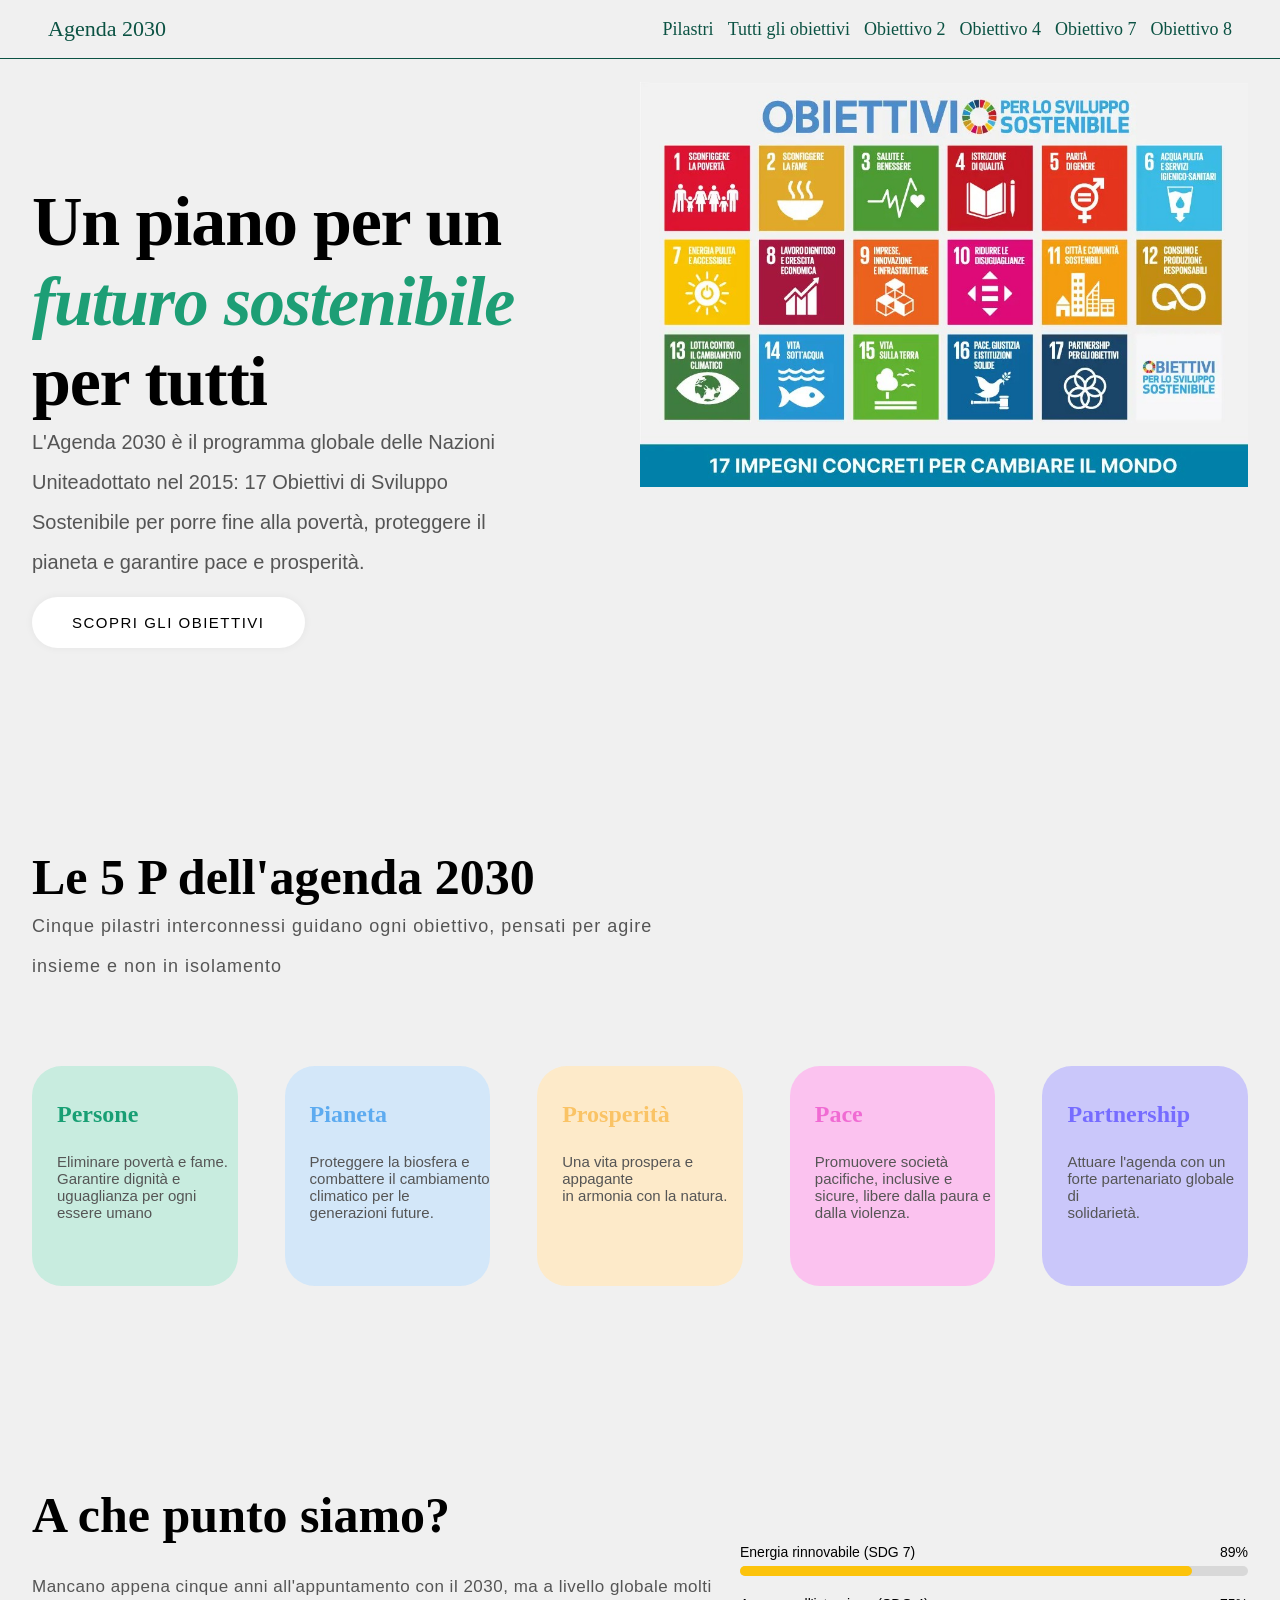
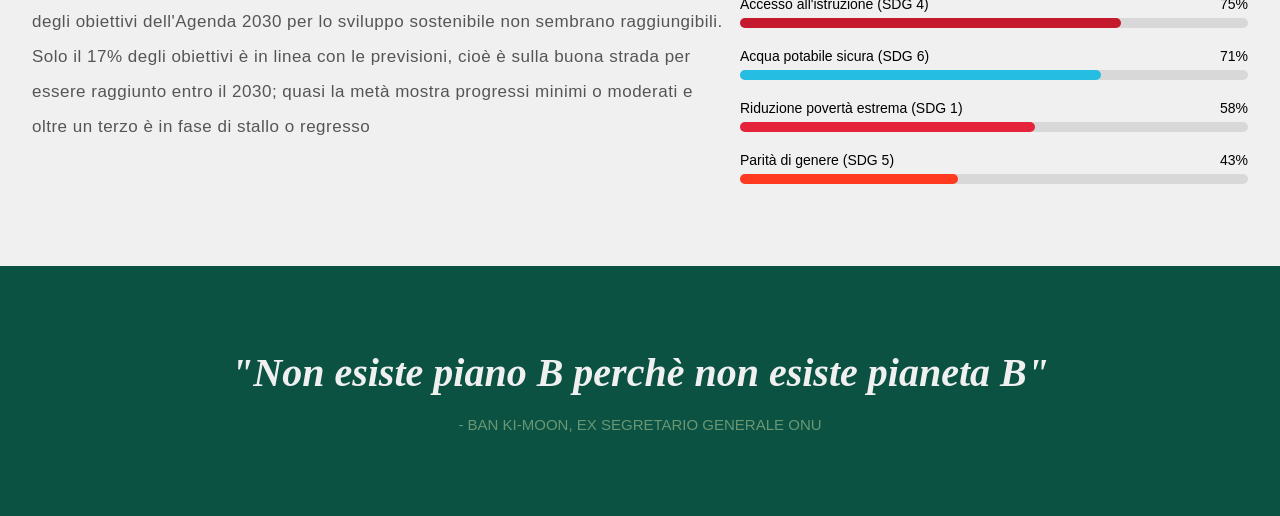
==== commit 151729c7: "nuova modifica" ====
--- a/index.html
+++ b/index.html
@@ -1,6 +1,7 @@
 <!DOCTYPE html>
 <html lang="it">
   <head>
+    <meta name="viewport" content="width=device-width, initial-scale= 1.0">
     <title>Agenda 2030</title>
     <link rel="stylesheet" href="stile.css" />
   </head>
@@ -18,14 +19,21 @@
       </div>
     </header>
     <div class="contenitore">
-      <h1 >Un piano per un<br><span class="futuro-sostenibile">futuro sostenibile</span><br>per tutti</h1>
-      <p class="p-iniziale">
-        L'Agenda 2030 è il programma globale delle Nazioni Unite<br>adottato nel 2015: 17 Obiettivi 
-        di Sviluppo Sostenibile per<br>porre fine alla povertà, 
-        proteggere il pianeta e garantire<br>pace e prosperità.
-      </p>
-      <a href="tutti gli obiettivi.html"><button class="button-esplora">Scopri gli obiettivi</button></a>  
-      <img src="immagini/17-obiettivi-agenda-2030-onu.jpg" alt="IMMAGINE AGENDA 2030" class="img-17obiettivi">  
+      <div class="contenitore1-flex">
+        <div class="contenitore-h1-p">
+          <h1 >Un piano per un<br><span class="futuro-sostenibile">futuro sostenibile</span><br>per tutti</h1>
+          <p class="p-iniziale">
+            L'Agenda 2030 è il programma globale delle Nazioni Uniteadottato nel 2015: 17 Obiettivi 
+            di Sviluppo Sostenibile per porre fine alla povertà, 
+           proteggere il pianeta e garantire pace e prosperità.
+          </p>
+         <a href="tutti gli obiettivi.html"><button class="button-esplora">Scopri gli obiettivi</button></a>  
+        </div>
+        <img src="immagini/17-obiettivi-agenda-2030-onu.jpg" alt="IMMAGINE AGENDA 2030" class="img-17obiettivi">  
+      </div>
+      
+      
+      
       <h2 id="pilastri" class="titolo-5p">Le 5 P dell'agenda 2030</h2>
       <p class="p-5pilastri">Cinque pilastri interconnessi guidano ogni obiettivo, pensati per agire<br> insieme e non in isolamento</p>
       <div class="boxes">
--- a/stile.css
+++ b/stile.css
@@ -44,9 +44,22 @@
   gap: 14px;
 }
 /* #region index*/
+.contenitore1-flex{
+  display: flex;
+  flex-direction: row;
+  gap: 10%;
+  padding-top: 2%;
+}
+
+.contenitoreh1-p{
+  display: flex;
+  flex-direction: column;
+
+}
+
 
 .button-esplora {
-  margin-top: 40px;
+  margin-top: 3%;
   padding: 17px 40px;
   border-radius: 50px;
   cursor: pointer;
@@ -76,7 +89,7 @@
 }
 
 h1{
-  margin-top: 150px;
+  margin-top: 100px;
   font-size: 70px;
   letter-spacing: -1.2px;
 }
@@ -91,11 +104,11 @@
   line-height: 40px;
 }
 .img-17obiettivi{
-  width: 700px;
-  height: auto;
-  position: absolute;
-  top: 200px;
-  left: 750px;
+  width: 50%;
+  height: 60%;
+  /* position: absolute; */
+  /* top: 200px;
+  left: 750px; */
   z-index: -10;
   border:none;
   
@@ -105,6 +118,8 @@
   font-size: 50px;
   margin-top: 200px;
 }
+
+/* #region box */
 /* BOX 1 */
 .box1{
   background-color: #c8ecdf;
@@ -113,10 +128,12 @@
   border-radius:30px;
   display: flex;
   flex-direction: column;
-  transition: transform 0.2s;
+  /* transition: transform 0.2s; */
+  transition: all 0.5s ease;
 }
 .box1:hover{
-  transform: scale(1.05);
+  transform: scale(1.10);
+  box-shadow: #1d9e75 0px 7px 29px 0px;
 }
 .h3-persone{
   margin: 0; 
@@ -143,10 +160,12 @@
   border-radius:30px;
   display: flex;
   flex-direction: column;
-  transition: transform 0.2s;
+  transition: all 0.5s ease;
+
 }
 .box2:hover{
-  transform: scale(1.05);
+  transform: scale(1.10);
+  box-shadow: #5698d2 0px 7px 29px 0px;
 }
 .h3-pianeta{
   margin: 0; 
@@ -154,7 +173,7 @@
   font-size: 24px;
   margin-left: 25px;
   margin-top: 35px;
-  color:#5dabf0
+  color:#5dabf0;
 }
 .p-persone2{
   margin:0;
@@ -172,10 +191,12 @@
   border-radius:30px;
   display: flex;
   flex-direction: column;
-  transition: transform 0.2s;
+  transition: all 0.5s ease;
+
 }
 .box3:hover{
-  transform: scale(1.05);
+  transform: scale(1.10);
+  box-shadow: #fac873 0px 7px 29px 0px;
 }
 .h3-prosperità{
   margin: 0; 
@@ -201,10 +222,12 @@
   border-radius:30px;
   display: flex;
   flex-direction: column;
-  transition: transform 0.2s;
+  transition: all 0.5s ease;
+
 }
 .box4:hover{
-  transform: scale(1.05);
+  transform: scale(1.10);
+  box-shadow: #e653c6 0px 7px 29px 0px;
 }
 .h3-pace{
   margin: 0; 
@@ -230,10 +253,12 @@
   border-radius:30px;
   display: flex;
   flex-direction: column;
-  transition: transform 0.2s;
+  transition: all 0.5s ease;
+
 }
 .box5:hover{
-  transform: scale(1.05);
+  transform: scale(1.10);
+  box-shadow: #675de8 0px 7px 29px 0px;
 }
 .h3-partnership{
   margin: 0; 
@@ -407,6 +432,36 @@
   font-family: 'Inter', sans-serif;
   color:#699773
 }
+/* #endregion box */
+
+@media (max-width: 768px){
+  header{
+    flex-wrap: wrap;
+    padding: 1rem;
+    gap :10px;
+  }
+  .menu{
+    flex-wrap: wrap;
+    gap: 8px;
+    justify-content: center;
+  }
+  .header-opzioni{
+    font-size: 14px;
+  }
+
+  .contenitore1-flex{
+    flex-direction: column;
+    gap: 30px;
+    align-items: center;
+  }
+  h1{
+    font-size: 45px;
+    margin-top: 13%;
+    text-align: center;
+  }
+}
+
+
 /* #endregion index */
 
 
@@ -1308,19 +1363,19 @@
 
  
 /* #endregion paginaobiettivo4 */
-DA FINIRE ; 
+
 
 /* #region paginaobiettivo8 */
 
 .contenitore-iniziale-obiettivo8{
   width: 100%;
   height: 400px;
-  background-color: #A21942;
+  background-color: #a51d45;
   display: flex;
   align-items: center;
   gap: 40px;
 }
-.contenitore-titolo-obiettivo4{
+.contenitore-titolo-obiettivo8{
   display: flex;
   flex-direction: column;
   
@@ -1329,7 +1384,7 @@
   
 }
 
-.box-sdg4{
+.box-sdg8{
   width: 280px;
   height: 40px;
   color: white;
@@ -1348,43 +1403,148 @@
   margin-left: 2rem;
 }
 
-.h2-obiettivo4{
+.h2-obiettivo8{
   font-size: 50px;
   color: white;
 }
 
-.p-titolo-obiettivo4{
+.p-titolo-obiettivo8{
   font-size: 17px;
   color: #df9ba3;
   font-family: 'Inter', sans-serif;
 
 }
 
-.h3-obiettivo4{
+.h3-obiettivo8{
   margin-top: 100px;
   font-size: 50px;
-  margin-bottom: 40px;
-}
-.p-cosè-obiettivo4{
+  margin-bottom: 20px;
+}
+.p-cosè-obiettivo8{
   font-size: 18px;
   color: #555555;
   font-family: 'Inter', sans-serif;
-  line-height: 40px;
-}
-.contenitore-cosè-obiettivo4{
+  line-height: 50px;
+}
+.contenitore-cosè-obiettivo8{
   display: flex;
   align-content: center;
   gap: 100px;
 }
-.immagine-obiettivo{
+.immagine-obiettivo8{
   width: 500px;
   height: auto;
   transform:translateY(-100px); 
 }
-.contenitore-target{
-  
+.contenitore-cosè-lavoro-dignitoso{
+transform: translateY(-100px);
+}
+.contenitore-box-target{
+  display: grid;
+  grid-template-columns: repeat(3, 1fr);
+  grid-template-rows: repeat(4, 1fr);
+  gap: 70px;  
+  transform: translateY(90px);
+  justify-content: space-between;
+}
+
+/* stile dei vari box */
+
+.box-target-riga1:hover, 
+.box-target-riga2:hover, 
+.box-target-riga3:hover, 
+.box-target-riga4:hover{
+  transform: scale(1.05);
+}
+
+.box-target-riga1 {
+  grid-row-start: 1;
+  background-color: #f0f0f0;
+  height: 220px;
+  width: auto;
+  border-top-right-radius: 30px;
+  border-bottom-right-radius: 30px;
+  
+  display: flex;
+  flex-direction: row;
+  transition: transform 0.2s;
+  box-shadow: 2px 2px 2px rgba(0, 0, 0, 0.2);
+}
+
+.box-target-riga2 {
+  grid-row-start: 2;
+  background-color: #f0f0f0;
+  height: 220px;
+  width: auto;
+  border-top-right-radius: 30px;
+  border-bottom-right-radius: 30px;
+  
+  display: flex;
+  flex-direction: row;
+  transition: transform 0.2s;
+  box-shadow: 2px 2px 2px rgba(0, 0, 0, 0.2);
+}
+.box-target-riga3 {
+  grid-row-start: 3;
+  background-color: #f0f0f0;
+  height: 220px;
+  width: auto;
+  border-top-right-radius: 30px;
+  border-bottom-right-radius: 30px;
+  
+  display: flex;
+  flex-direction: row;
+  transition: transform 0.2s;
+  box-shadow: 2px 2px 2px rgba(0, 0, 0, 0.2);
+}
+
+.box-target-riga4 {
+  grid-row-start: 4;
+  background-color: #f0f0f0;
+  height: 220px;
+  width: auto;
+  border-top-right-radius: 30px;
+  border-bottom-right-radius: 30px;
+  
+  display: flex;
+  flex-direction: row;
+  transition: transform 0.2s;
+  box-shadow: 2px 2px 2px rgba(0, 0, 0, 0.2);
+}
+.barra-rossa{
+  height: 100%;
+  width: 2%;
+  background-color: #c7212f;
+}
+
+.contenitore-scritta-box-obiettivi{
+  display: flex;
+  flex-direction: column;
+  margin-top: 7%;
+  gap: 7%;
+  padding: 0 2rem;
+}
+.h4-target{
+  font-family: 'Inter', sans-serif;
+  font-size: 14px;
+  color: #c7212f;
+  font-weight: 300;
+}
+.p-box-obiettivi{
+  font-family: 'Inter', sans-serif;
+  font-size: 17px;
+  color: #555555;
+  line-height: 25px;
 }
 /* #endregion paginaobiettivo8 */
+
+
+
+
+
+
+
+
 
 /* #region paginaobiettivo2 */
 .contenitore-iniziale-obiettivo2{
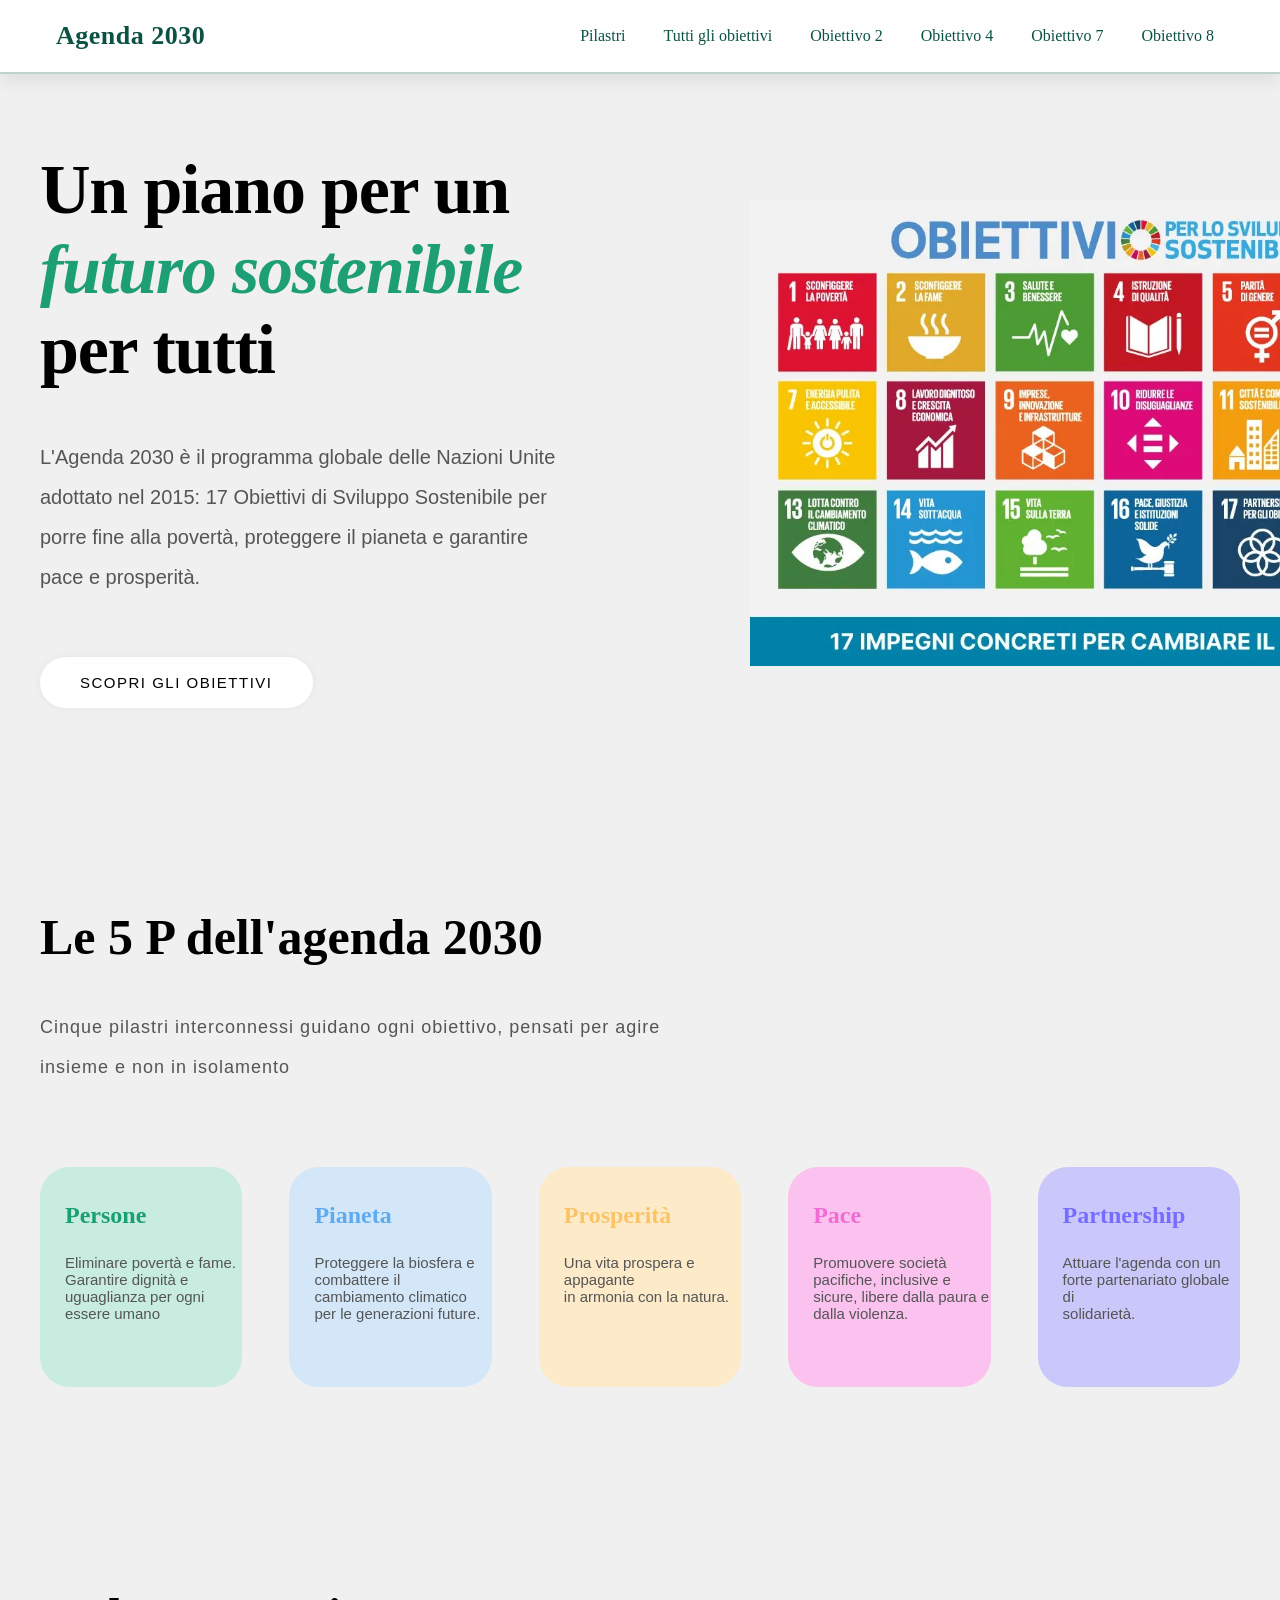
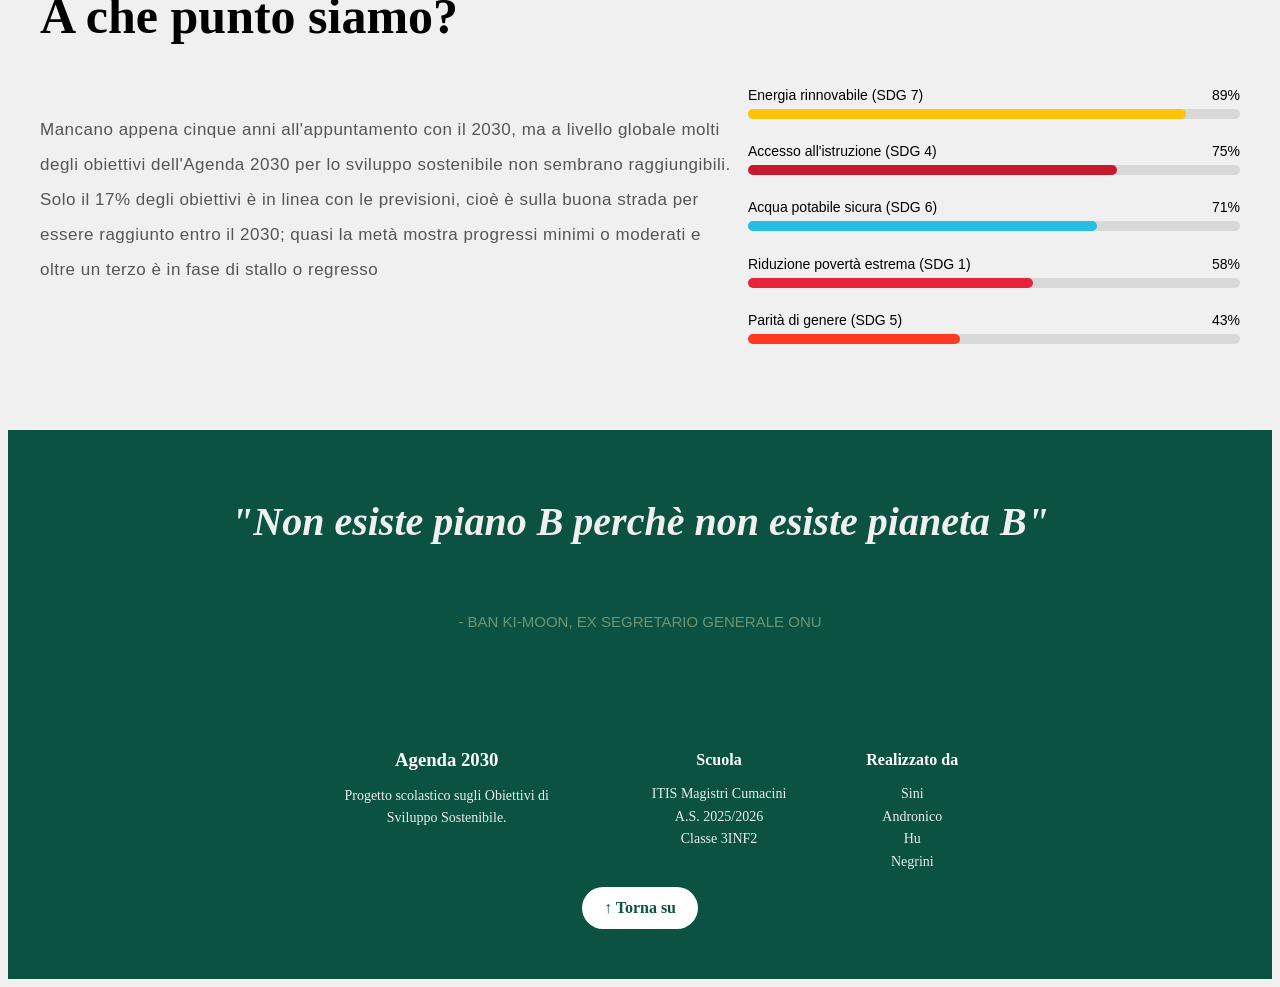
==== commit 97a8fa77: "modifiche fatte da sini" ====
--- a/index.html
+++ b/index.html
@@ -1,14 +1,21 @@
+
 <!DOCTYPE html>
 <html lang="it">
   <head>
-    <meta name="viewport" content="width=device-width, initial-scale= 1.0">
+    <meta name="viewport" content="width=device-width, initial-scale=1.0">
     <title>Agenda 2030</title>
     <link rel="stylesheet" href="stile.css" />
   </head>
   <body>
+    <div id="top"></div>
     <header>
       <!-- <img src="immagini/22-08-04_Agenda-2030.jpg" alt=""> -->
       <a href="#" class="header-logo">Agenda 2030</a>
+      <input type="checkbox" id="menu-toggle">
+      <label for="menu-toggle" class="hamburger">
+        ☰
+      </label>
+
       <div class="menu">
         <a href="#pilastri" class="header-opzioni">Pilastri</a>
         <a href="tutti gli obiettivi.html" class="header-opzioni">Tutti gli obiettivi</a>
@@ -19,21 +26,14 @@
       </div>
     </header>
     <div class="contenitore">
-      <div class="contenitore1-flex">
-        <div class="contenitore-h1-p">
-          <h1 >Un piano per un<br><span class="futuro-sostenibile">futuro sostenibile</span><br>per tutti</h1>
-          <p class="p-iniziale">
-            L'Agenda 2030 è il programma globale delle Nazioni Uniteadottato nel 2015: 17 Obiettivi 
-            di Sviluppo Sostenibile per porre fine alla povertà, 
-           proteggere il pianeta e garantire pace e prosperità.
-          </p>
-         <a href="tutti gli obiettivi.html"><button class="button-esplora">Scopri gli obiettivi</button></a>  
-        </div>
-        <img src="immagini/17-obiettivi-agenda-2030-onu.jpg" alt="IMMAGINE AGENDA 2030" class="img-17obiettivi">  
-      </div>
-      
-      
-      
+      <h1 >Un piano per un<br><span class="futuro-sostenibile">futuro sostenibile</span><br>per tutti</h1>
+      <p class="p-iniziale">
+        L'Agenda 2030 è il programma globale delle Nazioni Unite<br>adottato nel 2015: 17 Obiettivi 
+        di Sviluppo Sostenibile per<br>porre fine alla povertà, 
+        proteggere il pianeta e garantire<br>pace e prosperità.
+      </p>
+      <a href="tutti gli obiettivi.html"><button class="button-esplora">Scopri gli obiettivi</button></a>  
+      <img src="immagini/17-obiettivi-agenda-2030-onu.jpg" alt="IMMAGINE AGENDA 2030" class="img-17obiettivi">  
       <h2 id="pilastri" class="titolo-5p">Le 5 P dell'agenda 2030</h2>
       <p class="p-5pilastri">Cinque pilastri interconnessi guidano ogni obiettivo, pensati per agire<br> insieme e non in isolamento</p>
       <div class="boxes">
@@ -132,5 +132,22 @@
           - BAN KI-MOON, EX SEGRETARIO GENERALE ONU
         </p>
       </div>
+   <footer class="footer-sito">
+    <div class="footer-contenuto">
+      <div class="footer-colonna">
+        <h3>Agenda 2030</h3>
+        <p>Progetto scolastico sugli Obiettivi di Sviluppo Sostenibile.</p>
+      </div>
+      <div class="footer-colonna">
+        <h4>Scuola</h4>
+        <p>ITIS Magistri Cumacini<br>A.S. 2025/2026<br>Classe 3INF2</p>
+      </div>
+     <div class="footer-colonna">
+        <h4>Realizzato da</h4>
+        <p>Sini<br>Andronico<br>Hu<br>Negrini</p>
+      </div>
+    </div>
+    <a href="#top" class="bottone-su">↑ Torna su</a>
+    </footer>
   </body>
 </html>
--- a/stile.css
+++ b/stile.css
@@ -1,3 +1,4 @@
+css
 * {
   margin: 0;
   padding: 0;
@@ -18,48 +19,81 @@
   top: 0;
   left: 0;
   right: 0;
+
   display: flex;
   justify-content: space-between;
   align-items: center;
-  padding: 1rem 3rem;
-  background-color:#f0f0f0;
-  border-bottom: 1px solid #0b5243;
-  z-index: 10;
-}
-.header-logo{
+
+  padding: 1.2rem 3.5rem;
+
+  background: rgba(255, 255, 255, 0.9);
+  backdrop-filter: blur(12px);
+
+  border-bottom: 2px solid rgba(11, 82, 67, 0.25);
+
+  box-shadow: 0 6px 18px rgba(0, 0, 0, 0.08);
+
+  z-index: 1000;
+}
+
+.header-logo {
   color: #0b5243;
   text-decoration: none;
-  font-size: 22px;
-}
-.header-opzioni{
+
+  font-size: 26px;
+  font-weight: 700;
+  letter-spacing: 0.5px;
+}
+
+.menu {
+  display: flex;
+  gap: 18px;
+  align-items: center;
+}
+
+.header-opzioni {
+  position: relative;
+
   color: #0b5243;
   text-decoration: none;
-  font-size: 18px;
-}
-#pilastri{
-  scroll-margin-top: 140px;
-}
-.menu{
-  display: flex;
-  gap: 14px;
+
+  font-size: 16px;
+  font-weight: 500;
+
+  padding: 8px 10px;
+  border-radius: 8px;
+
+  transition: all 0.3s ease;
+}
+
+/* linea animata sotto */
+.header-opzioni::after {
+  content: "";
+  position: absolute;
+  left: 50%;
+  bottom: 2px;
+
+  width: 0%;
+  height: 2px;
+
+  background: #1d9e75;
+
+  transition: all 0.3s ease;
+  transform: translateX(-50%);
+}
+
+.header-opzioni:hover::after {
+  width: 70%;
+}
+
+.header-opzioni:hover {
+  color: #1d9e75;
+  background-color: rgba(29, 158, 117, 0.08);
 }
 /* #region index*/
-.contenitore1-flex{
-  display: flex;
-  flex-direction: row;
-  gap: 10%;
-  padding-top: 2%;
-}
-
-.contenitoreh1-p{
-  display: flex;
-  flex-direction: column;
-
-}
-
 
 .button-esplora {
-  margin-top: 3%;
+  margin-top: 40px;
   padding: 17px 40px;
   border-radius: 50px;
   cursor: pointer;
@@ -89,7 +123,7 @@
 }
 
 h1{
-  margin-top: 100px;
+  margin-top: 150px;
   font-size: 70px;
   letter-spacing: -1.2px;
 }
@@ -104,11 +138,11 @@
   line-height: 40px;
 }
 .img-17obiettivi{
-  width: 50%;
-  height: 60%;
-  /* position: absolute; */
-  /* top: 200px;
-  left: 750px; */
+  width: 700px;
+  height: auto;
+  position: absolute;
+  top: 200px;
+  left: 750px;
   z-index: -10;
   border:none;
   
@@ -118,8 +152,6 @@
   font-size: 50px;
   margin-top: 200px;
 }
-
-/* #region box */
 /* BOX 1 */
 .box1{
   background-color: #c8ecdf;
@@ -432,36 +464,6 @@
   font-family: 'Inter', sans-serif;
   color:#699773
 }
-/* #endregion box */
-
-@media (max-width: 768px){
-  header{
-    flex-wrap: wrap;
-    padding: 1rem;
-    gap :10px;
-  }
-  .menu{
-    flex-wrap: wrap;
-    gap: 8px;
-    justify-content: center;
-  }
-  .header-opzioni{
-    font-size: 14px;
-  }
-
-  .contenitore1-flex{
-    flex-direction: column;
-    gap: 30px;
-    align-items: center;
-  }
-  h1{
-    font-size: 45px;
-    margin-top: 13%;
-    text-align: center;
-  }
-}
-
-
 /* #endregion index */
 
 
@@ -1439,6 +1441,7 @@
 .contenitore-cosè-lavoro-dignitoso{
 transform: translateY(-100px);
 }
+/*CJXBHIDWBJOVBJDBJBVJWDJVJN VJNDSJVHK VN CJKBJBJKBK HK N, K*/
 .contenitore-box-target{
   display: grid;
   grid-template-columns: repeat(3, 1fr);
@@ -1536,6 +1539,7 @@
   color: #555555;
   line-height: 25px;
 }
+/*CJXBHIDWBJOVBJDBJBVJWDJVJN VJNDSJVHK VN CJKBJBJKBK HK N, K*/
 /* #endregion paginaobiettivo8 */
 
 
@@ -1906,4 +1910,481 @@
   color: #555555;
   line-height: 25px;
 }
-/* #endregion paginaobiettivo7 */+
+/* =========================
+   RESPONSIVE TELEFONO
+========================= */
+
+@media screen and (max-width: 768px) {
+
+  body{
+    margin-top: 120px;
+    overflow-x: hidden;
+  }
+
+  .contenitore{
+    padding: 0 1rem;
+  }
+
+  /* HEADER */
+
+  header{
+    flex-direction: column;
+    gap: 15px;
+    padding: 1rem;
+  }
+
+  .header-logo{
+    font-size: 24px;
+  }
+
+  .menu{
+    flex-wrap: wrap;
+    justify-content: center;
+    gap: 10px;
+  }
+
+  .header-opzioni{
+    font-size: 15px;
+  }
+
+  /* HERO PAGINE OBIETTIVI */
+
+  .contenitore-iniziale-obiettivo2,
+  .contenitore-iniziale-obiettivo4,
+  .contenitore-iniziale-obiettivo7,
+  .contenitore-iniziale-obiettivo8{
+    flex-direction: column;
+    justify-content: center;
+    text-align: center;
+    height: auto;
+    padding: 2rem 1rem;
+    gap: 20px;
+  }
+
+  .numero-obiettivi2,
+  .numero-obiettivi7,
+  .numero-obiettivi{
+    font-size: 90px;
+    margin-left: 0;
+  }
+
+  .contenitore-titolo-obiettivo2,
+  .contenitore-titolo-obiettivo4,
+  .contenitore-titolo-obiettivo7,
+  .contenitore-titolo-obiettivo8{
+    margin-bottom: 0;
+    align-items: center;
+  }
+
+  .h2-obiettivo2,
+  .h2-obiettivo4,
+  .h2-obiettivo7,
+  .h2-obiettivo8{
+    font-size: 36px;
+  }
+
+  .p-titolo-obiettivo2,
+  .p-titolo-obiettivo4,
+  .p-titolo-obiettivo7,
+  .p-titolo-obiettivo8{
+    font-size: 16px;
+    line-height: 28px;
+  }
+
+  .box-sdg2,
+  .box-sdg4,
+  .box-sdg7,
+  .box-sdg8{
+    width: 100%;
+    max-width: 280px;
+  }
+
+  /* SEZIONE COS'È */
+
+  .contenitore-cosè-obiettivo2,
+  .contenitore-cosè-obiettivo4,
+  .contenitore-cosè-obiettivo7,
+  .contenitore-cosè-obiettivo8{
+    flex-direction: column;
+    gap: 40px;
+  }
+
+  .p-cosè-obiettivo2,
+  .p-cosè-obiettivo4,
+  .p-cosè-obiettivo7,
+  .p-cosè-obiettivo8{
+    font-size: 16px;
+    line-height: 32px;
+  }
+
+  .immagine-obiettivo,
+  .immagine-obiettivo8{
+    width: 100%;
+    max-width: 320px;
+    margin: 0 auto;
+    transform: none;
+  }
+
+  /* TITOLI */
+
+  .h3-obiettivo2,
+  .h3-obiettivo4,
+  .h3-obiettivo7,
+  .h3-obiettivo8,
+  .h3-target,
+  .titolo-5p,
+  .h2-che-punto-siamo{
+    font-size: 34px;
+    line-height: 42px;
+  }
+
+  /* TARGET */
+
+  .contenitore-box-target{
+    grid-template-columns: 1fr;
+    gap: 25px;
+    transform: none;
+    margin-top: 60px;
+  }
+
+  .box-target-riga1,
+  .box-target-riga2,
+  .box-target-riga3,
+  .box-target-riga4{
+    height: auto;
+    min-height: 180px;
+  }
+
+  .contenitore-scritta-box-obiettivi{
+    padding: 1.5rem;
+    margin-top: 0;
+    gap: 15px;
+  }
+
+  .p-box-obiettivi{
+    font-size: 15px;
+    line-height: 28px;
+  }
+
+  /* INDEX */
+
+  h1{
+    font-size: 42px;
+    margin-top: 80px;
+    line-height: 55px;
+  }
+
+  .p-iniziale{
+    font-size: 16px;
+    line-height: 32px;
+  }
+
+  .img-17obiettivi{
+    position: static;
+    width: 100%;
+    max-width: 350px;
+    display: block;
+    margin: 40px auto 0 auto;
+  }
+
+  .boxes{
+    flex-direction: column;
+  }
+
+  .box1,
+  .box2,
+  .box3,
+  .box4,
+  .box5{
+    width: 100%;
+    max-width: 350px;
+  }
+
+  /* GRID PROGRESS */
+
+  .grid-che-punto-siamo{
+    grid-template-columns: 1fr;
+  }
+
+  .p-che-punto-siamo{
+    width: 100%;
+    grid-row: auto;
+    line-height: 32px;
+  }
+
+  .contenitore-progress-bar{
+    grid-column: 1;
+  }
+
+  /* PAGINA TUTTI OBIETTIVI */
+
+  .titolo-obiettivi{
+    font-size: 38px;
+  }
+
+  .immagine-albero{
+    width: 100%;
+    max-width: 320px;
+  }
+
+  .contenitore-grid-obiettivi{
+    grid-template-columns: 1fr;
+  }
+
+  .card{
+    height: 280px;
+  }
+
+  /* FRASE FINALE */
+
+  .contenitore-frase{
+    padding: 2rem 1rem;
+    text-align: center;
+    height: auto;
+  }
+
+  .h2-frase{
+    font-size: 28px;
+  }
+
+}
+/* #endregion paginaobiettivo7 */
+@media screen and (max-width: 768px) {
+
+  /* ===== HEADER ===== */
+  header{
+    flex-direction: column;
+    align-items: center;
+    gap: 12px;
+    padding: 1rem;
+  }
+
+  .menu{
+    flex-wrap: wrap;
+    justify-content: center;
+    gap: 10px;
+  }
+
+  .header-opzioni{
+    font-size: 14px;
+  }
+
+  /* ===== HERO ===== */
+  h1{
+    font-size: 40px;
+    line-height: 1.2;
+    margin-top: 60px;
+    text-align: center;
+  }
+
+  .p-iniziale{
+    font-size: 16px;
+    line-height: 28px;
+    text-align: center;
+  }
+
+  .button-esplora{
+    display: block;
+    margin: 25px auto;
+  }
+
+  .img-17obiettivi{
+    position: static;
+    width: 100%;
+    max-width: 320px;
+    height: auto;
+    display: block;
+    margin: 30px auto;
+  }
+
+  /* ===== 5 P ===== */
+  .boxes{
+    flex-direction: column;
+    align-items: center;
+    gap: 20px;
+  }
+
+  .box1, .box2, .box3, .box4, .box5{
+    width: 100%;
+    max-width: 320px;
+    height: auto;
+    padding-bottom: 20px;
+  }
+
+  /* ===== “A che punto siamo” ===== */
+  .grid-che-punto-siamo{
+    display: flex;
+    flex-direction: column;
+    gap: 25px;
+  }
+
+  .p-che-punto-siamo{
+    width: 100%;
+    font-size: 16px;
+    line-height: 28px;
+  }
+
+  .contenitore-progress-bar{
+    width: 100%;
+  }
+
+  /* ===== FRASE FINALE ===== */
+  .contenitore-frase{
+    padding: 2rem 1rem;
+    text-align: center;
+    height: auto;
+  }
+
+  .h2-frase{
+    font-size: 24px;
+  }
+
+  .p-frase{
+    font-size: 13px;
+  }
+}
+.hamburger{
+  display: none;
+  font-size: 30px;
+  cursor: pointer;
+  color: #0b5243;
+}
+
+/* nascondo checkbox */
+#menu-toggle{
+  display: none;
+}
+@media screen and (max-width: 768px){
+
+  header{
+    padding: 1rem;
+  }
+
+  .hamburger{
+    display: block;
+  }
+
+  .menu{
+    position: absolute;
+    top: 70px;
+    left: 0;
+    right: 0;
+
+    background: #f0f0f0;
+    flex-direction: column;
+    align-items: center;
+
+    gap: 20px;
+    padding: 20px;
+
+    display: none;
+    border-bottom: 1px solid #0b5243;
+  }
+
+  /* quando clicchi hamburger */
+  #menu-toggle:checked + .hamburger + .menu{
+    display: flex;
+  }
+
+  .header-opzioni{
+    font-size: 18px;
+  }
+}
+.footer-sito {
+  margin-top: 120px;
+  padding: 50px 20px;
+  background-color: #0b5243;
+  color: white;
+  text-align: center;
+}
+
+.footer-testo {
+  font-size: 16px;
+  margin-bottom: 10px;
+}
+
+.footer-crediti {
+  font-size: 14px;
+  opacity: 0.8;
+  margin-bottom: 25px;
+}
+
+/* bottone torna su */
+.bottone-su {
+  display: inline-block;
+  padding: 12px 22px;
+  background: white;
+  color: #0b5243;
+  text-decoration: none;
+  border-radius: 30px;
+  font-weight: bold;
+  transition: 0.3s;
+}
+
+.bottone-su:hover {
+  background: #1d9e75;
+  color: white;
+  transform: translateY(-2px);
+}
+.footer-sito {
+  background-color: #0b5243;
+  color: white;
+  padding: 50px 20px;
+  text-align: center;
+}
+
+.footer-contenuto{
+  display: flex;
+  justify-content: center;
+  align-items: flex-start;
+  gap: 80px;
+  flex-wrap: wrap;
+}
+.footer-colonna {
+  max-width: 250px;
+}
+
+.footer-colonna h3,
+.footer-colonna h4 {
+  margin-bottom: 10px;
+}
+
+.footer-colonna p {
+  font-size: 14px;
+  line-height: 1.6;
+  opacity: 0.9;
+}
+
+/* bottone torna su */
+.bottone-su {
+  display: inline-block;
+  padding: 12px 22px;
+  background: white;
+  color: #0b5243;
+  text-decoration: none;
+  border-radius: 30px;
+  font-weight: bold;
+  transition: 0.3s;
+}
+
+.bottone-su:hover {
+  background: #1d9e75;
+  color: white;
+  transform: translateY(-2px);
+}
+@media screen and (max-width: 768px) {
+
+  .footer-contenuto {
+    flex-direction: column;
+    align-items: center;
+    text-align: center;
+  }
+
+  .footer-colonna {
+    max-width: 100%;
+  }
+}
+.footer-sito {
+  margin-top: 0;
+}
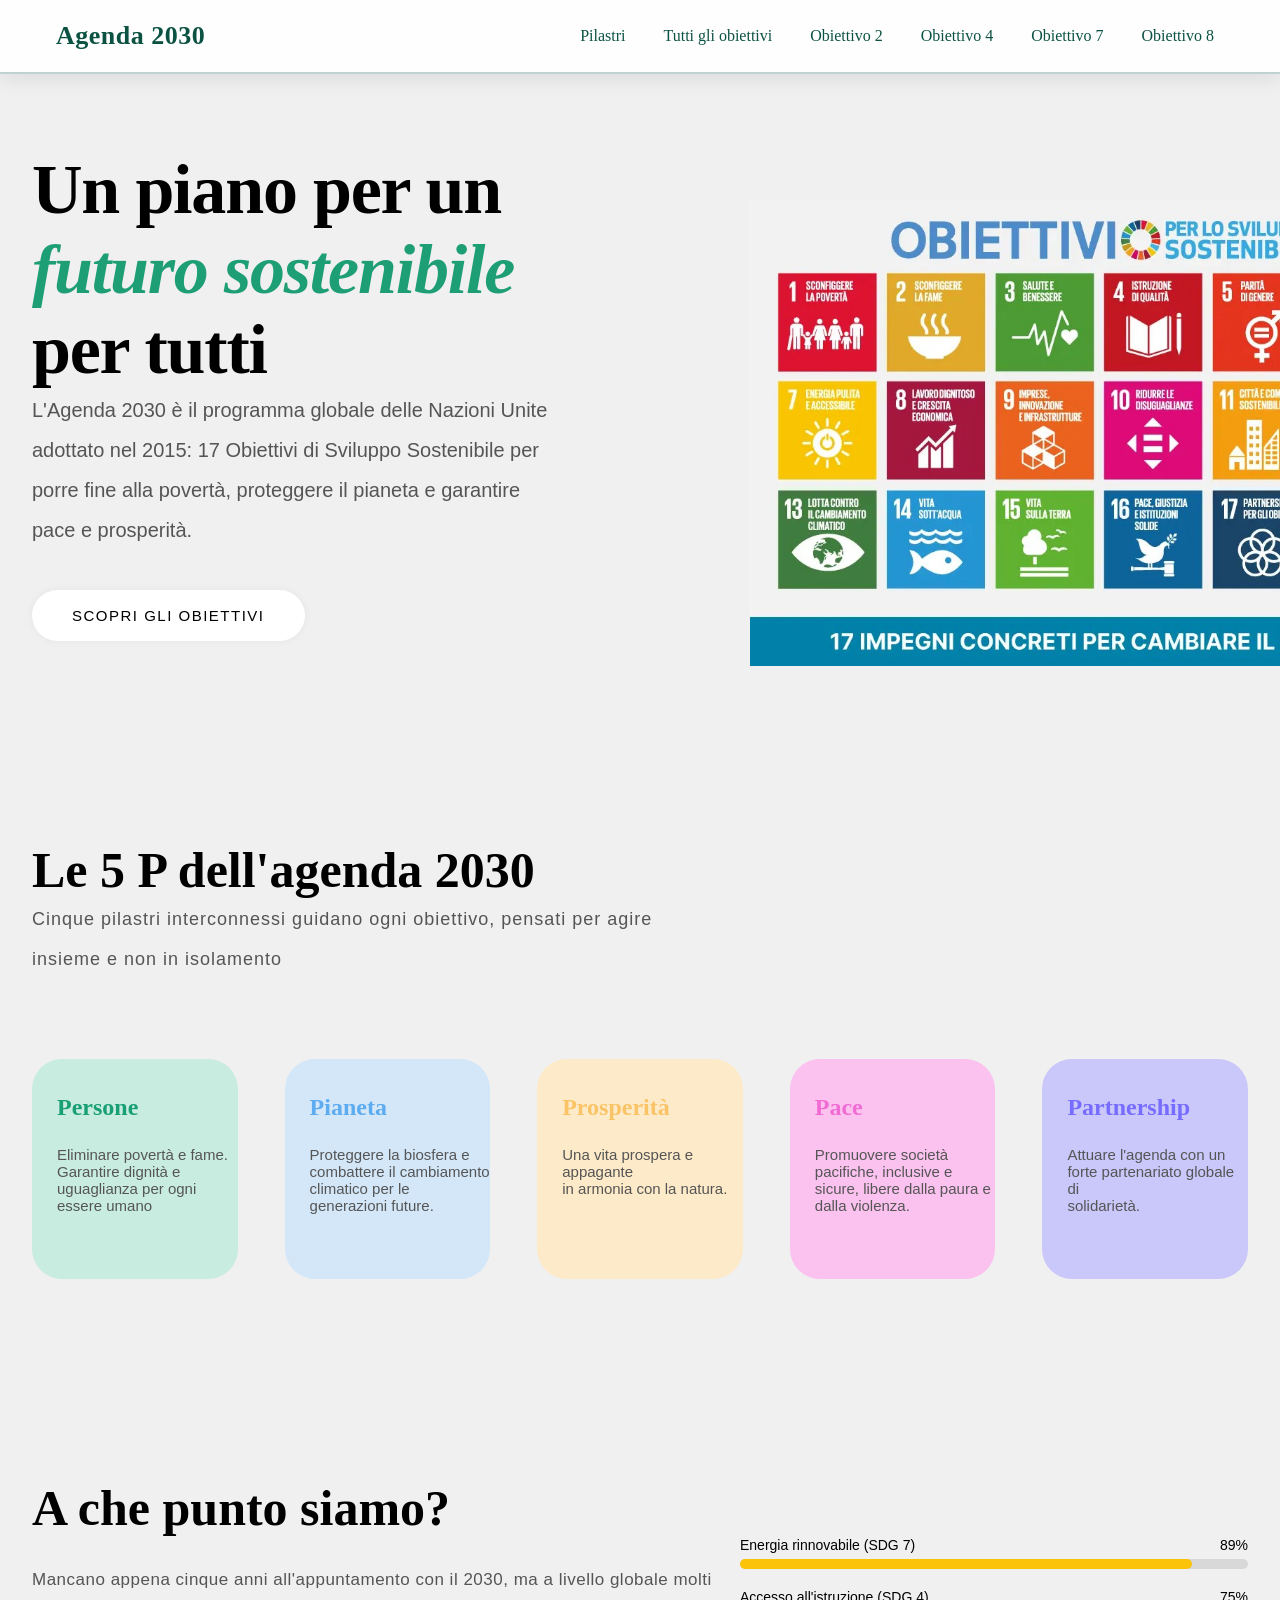
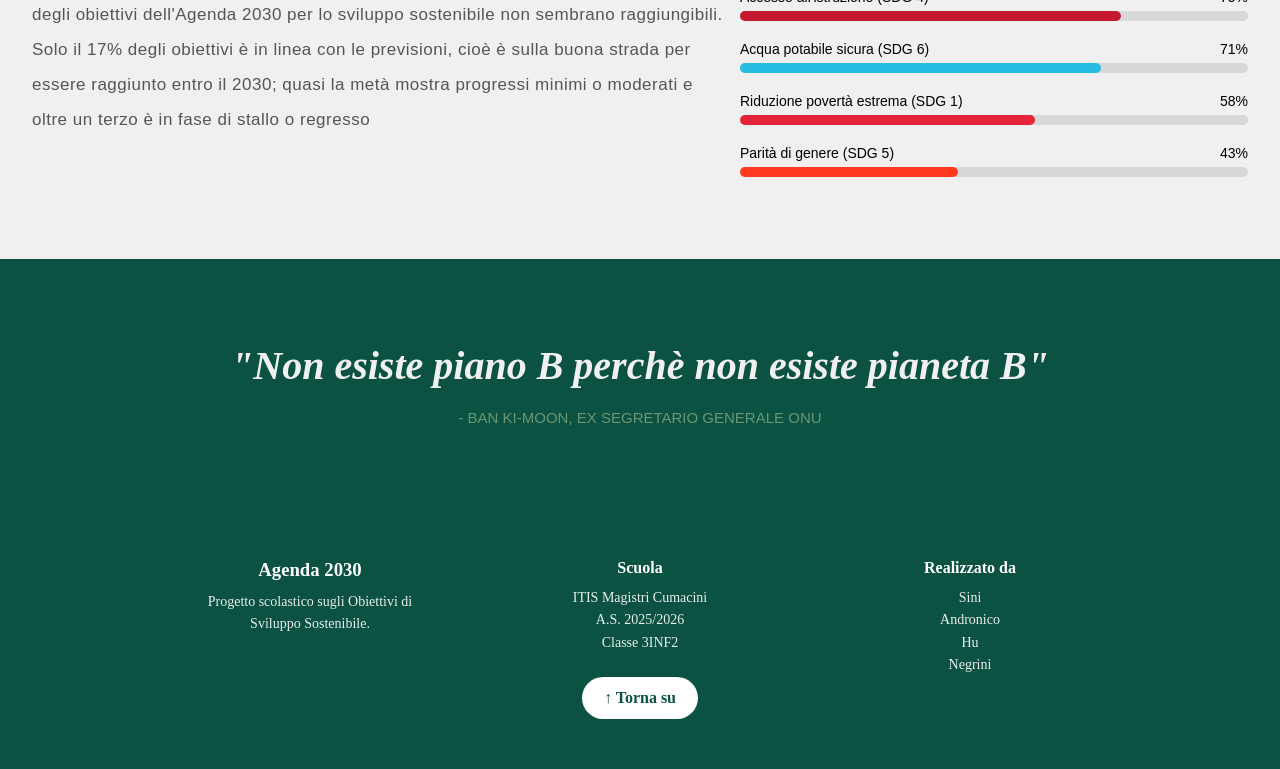
==== commit 29d189b3: "aggiornamento" ====
--- a/index.html
+++ b/index.html
@@ -147,7 +147,7 @@
         <p>Sini<br>Andronico<br>Hu<br>Negrini</p>
       </div>
     </div>
-    <a href="#top" class="bottone-su">↑ Torna su</a>
+    <a href="#" class="bottone-su">↑ Torna su</a>
     </footer>
   </body>
 </html>
--- a/stile.css
+++ b/stile.css
@@ -1,4 +1,4 @@
-css
+
 * {
   margin: 0;
   padding: 0;
@@ -14,6 +14,10 @@
 .contenitore{
   padding: 0 2rem;
 }
+a{
+  text-decoration: none;
+}
+
 header {
   position: fixed;
   top: 0;
@@ -90,6 +94,96 @@
   color: #1d9e75;
   background-color: rgba(29, 158, 117, 0.08);
 }
+
+.footer-sito {
+  margin-top: 120px;
+  padding: 50px 20px;
+  background-color: #0b5243;
+  color: white;
+  text-align: center;
+}
+
+.footer-testo {
+  font-size: 16px;
+  margin-bottom: 10px;
+}
+
+.footer-crediti {
+  font-size: 14px;
+  opacity: 0.8;
+  margin-bottom: 25px;
+}
+
+.footer-sito {
+  background-color: #0b5243;
+  color: white;
+  padding: 50px 20px;
+  text-align: center;
+}
+
+.footer-contenuto{
+  display: flex;
+  justify-content: center;
+  align-items: flex-start;
+  gap: 80px;
+  flex-wrap: wrap;
+}
+.footer-colonna {
+  width: 250px;
+}
+
+.footer-colonna h3,
+.footer-colonna h4 {
+  margin-bottom: 10px;
+}
+
+.footer-colonna p {
+  font-size: 14px;
+  line-height: 1.6;
+  opacity: 0.9;
+}
+
+
+
+.footer-sito {
+  margin-top: 0;
+}
+
+
+/* bottone torna su */
+.bottone-su {
+  display: inline-block;
+  padding: 12px 22px;
+  background: white;
+  color: #0b5243;
+  text-decoration: none;
+  border-radius: 30px;
+  font-weight: bold;
+  transition: 0.3s;
+}
+.bottone-su:hover {
+  background: #1d9e75;
+  color: white;
+  transform: translateY(-2px);
+}
+
+
+
+/* nascondo checkbox */
+#menu-toggle{
+  display: none;
+}
+
+.hamburger{
+  display: none;
+  font-size: 30px;
+  cursor: pointer;
+  color: #0b5243;
+}
+
+
+
+
 /* #region index*/
 
 .button-esplora {
@@ -1441,7 +1535,6 @@
 .contenitore-cosè-lavoro-dignitoso{
 transform: translateY(-100px);
 }
-/*CJXBHIDWBJOVBJDBJBVJWDJVJN VJNDSJVHK VN CJKBJBJKBK HK N, K*/
 .contenitore-box-target{
   display: grid;
   grid-template-columns: repeat(3, 1fr);
@@ -1539,7 +1632,6 @@
   color: #555555;
   line-height: 25px;
 }
-/*CJXBHIDWBJOVBJDBJBVJWDJVJN VJNDSJVHK VN CJKBJBJKBK HK N, K*/
 /* #endregion paginaobiettivo8 */
 
 
@@ -1910,7 +2002,7 @@
   color: #555555;
   line-height: 25px;
 }
-
+/* #endregion paginaobiettivo7 */
 /* =========================
    RESPONSIVE TELEFONO
 ========================= */
@@ -1926,7 +2018,7 @@
     padding: 0 1rem;
   }
 
-  /* HEADER */
+  /* header */
 
   header{
     flex-direction: column;
@@ -1938,17 +2030,11 @@
     font-size: 24px;
   }
 
-  .menu{
-    flex-wrap: wrap;
-    justify-content: center;
-    gap: 10px;
-  }
-
   .header-opzioni{
     font-size: 15px;
   }
 
-  /* HERO PAGINE OBIETTIVI */
+  /* hero pagine obiettivi */
 
   .contenitore-iniziale-obiettivo2,
   .contenitore-iniziale-obiettivo4,
@@ -1960,6 +2046,7 @@
     height: auto;
     padding: 2rem 1rem;
     gap: 20px;
+    width: 100%;
   }
 
   .numero-obiettivi2,
@@ -2000,7 +2087,7 @@
     max-width: 280px;
   }
 
-  /* SEZIONE COS'È */
+  /* sezione cos'è */
 
   .contenitore-cosè-obiettivo2,
   .contenitore-cosè-obiettivo4,
@@ -2026,7 +2113,7 @@
     transform: none;
   }
 
-  /* TITOLI */
+  /* titoli */
 
   .h3-obiettivo2,
   .h3-obiettivo4,
@@ -2039,7 +2126,7 @@
     line-height: 42px;
   }
 
-  /* TARGET */
+  /* target */
 
   .contenitore-box-target{
     grid-template-columns: 1fr;
@@ -2067,7 +2154,7 @@
     line-height: 28px;
   }
 
-  /* INDEX */
+  /* index */
 
   h1{
     font-size: 42px;
@@ -2100,9 +2187,7 @@
     width: 100%;
     max-width: 350px;
   }
-
-  /* GRID PROGRESS */
-
+/* barre dei progressi */
   .grid-che-punto-siamo{
     grid-template-columns: 1fr;
   }
@@ -2147,12 +2232,17 @@
   .h2-frase{
     font-size: 28px;
   }
-
-}
-/* #endregion paginaobiettivo7 */
-@media screen and (max-width: 768px) {
-
-  /* ===== HEADER ===== */
+  .footer-contenuto {
+    flex-direction: column;
+    align-items: center;
+    text-align: center;
+  }
+
+  .footer-colonna {
+    max-width: 100%;
+  }
+
+  /* kjebnfkewjbfklwelbfkleb */
   header{
     flex-direction: column;
     align-items: center;
@@ -2160,14 +2250,45 @@
     padding: 1rem;
   }
 
+  
+
+  .header-opzioni{
+    font-size: 14px;
+  }
+  
+  /* quando clicchi hamburger */
+  /* questo funziona solo se l'ordine è .hamburger e poi .menu */
+  #menu-toggle:checked + .hamburger + .menu{
+    display: flex;
+  }
+  .hamburger{
+    display: block;
+  }
+
   .menu{
     flex-wrap: wrap;
     justify-content: center;
     gap: 10px;
+
+    position: absolute;
+    top: 70px;
+    left: 0;
+    right: 0;
+
+    background: #f0f0f0;
+    flex-direction: column;
+    align-items: center;
+
+    gap: 20px;
+    padding: 20px;
+
+    display: none;
+    border-bottom: 1px solid #0b5243;
+
   }
 
   .header-opzioni{
-    font-size: 14px;
+    font-size: 18px;
   }
 
   /* ===== HERO ===== */
@@ -2244,147 +2365,6 @@
     font-size: 13px;
   }
 }
-.hamburger{
-  display: none;
-  font-size: 30px;
-  cursor: pointer;
-  color: #0b5243;
-}
-
-/* nascondo checkbox */
-#menu-toggle{
-  display: none;
-}
-@media screen and (max-width: 768px){
-
-  header{
-    padding: 1rem;
-  }
-
-  .hamburger{
-    display: block;
-  }
-
-  .menu{
-    position: absolute;
-    top: 70px;
-    left: 0;
-    right: 0;
-
-    background: #f0f0f0;
-    flex-direction: column;
-    align-items: center;
-
-    gap: 20px;
-    padding: 20px;
-
-    display: none;
-    border-bottom: 1px solid #0b5243;
-  }
-
-  /* quando clicchi hamburger */
-  #menu-toggle:checked + .hamburger + .menu{
-    display: flex;
-  }
-
-  .header-opzioni{
-    font-size: 18px;
-  }
-}
-.footer-sito {
-  margin-top: 120px;
-  padding: 50px 20px;
-  background-color: #0b5243;
-  color: white;
-  text-align: center;
-}
-
-.footer-testo {
-  font-size: 16px;
-  margin-bottom: 10px;
-}
-
-.footer-crediti {
-  font-size: 14px;
-  opacity: 0.8;
-  margin-bottom: 25px;
-}
-
-/* bottone torna su */
-.bottone-su {
-  display: inline-block;
-  padding: 12px 22px;
-  background: white;
-  color: #0b5243;
-  text-decoration: none;
-  border-radius: 30px;
-  font-weight: bold;
-  transition: 0.3s;
-}
-
-.bottone-su:hover {
-  background: #1d9e75;
-  color: white;
-  transform: translateY(-2px);
-}
-.footer-sito {
-  background-color: #0b5243;
-  color: white;
-  padding: 50px 20px;
-  text-align: center;
-}
-
-.footer-contenuto{
-  display: flex;
-  justify-content: center;
-  align-items: flex-start;
-  gap: 80px;
-  flex-wrap: wrap;
-}
-.footer-colonna {
-  max-width: 250px;
-}
-
-.footer-colonna h3,
-.footer-colonna h4 {
-  margin-bottom: 10px;
-}
-
-.footer-colonna p {
-  font-size: 14px;
-  line-height: 1.6;
-  opacity: 0.9;
-}
-
-/* bottone torna su */
-.bottone-su {
-  display: inline-block;
-  padding: 12px 22px;
-  background: white;
-  color: #0b5243;
-  text-decoration: none;
-  border-radius: 30px;
-  font-weight: bold;
-  transition: 0.3s;
-}
-
-.bottone-su:hover {
-  background: #1d9e75;
-  color: white;
-  transform: translateY(-2px);
-}
-@media screen and (max-width: 768px) {
-
-  .footer-contenuto {
-    flex-direction: column;
-    align-items: center;
-    text-align: center;
-  }
-
-  .footer-colonna {
-    max-width: 100%;
-  }
-}
-.footer-sito {
-  margin-top: 0;
-}
+
+
+
